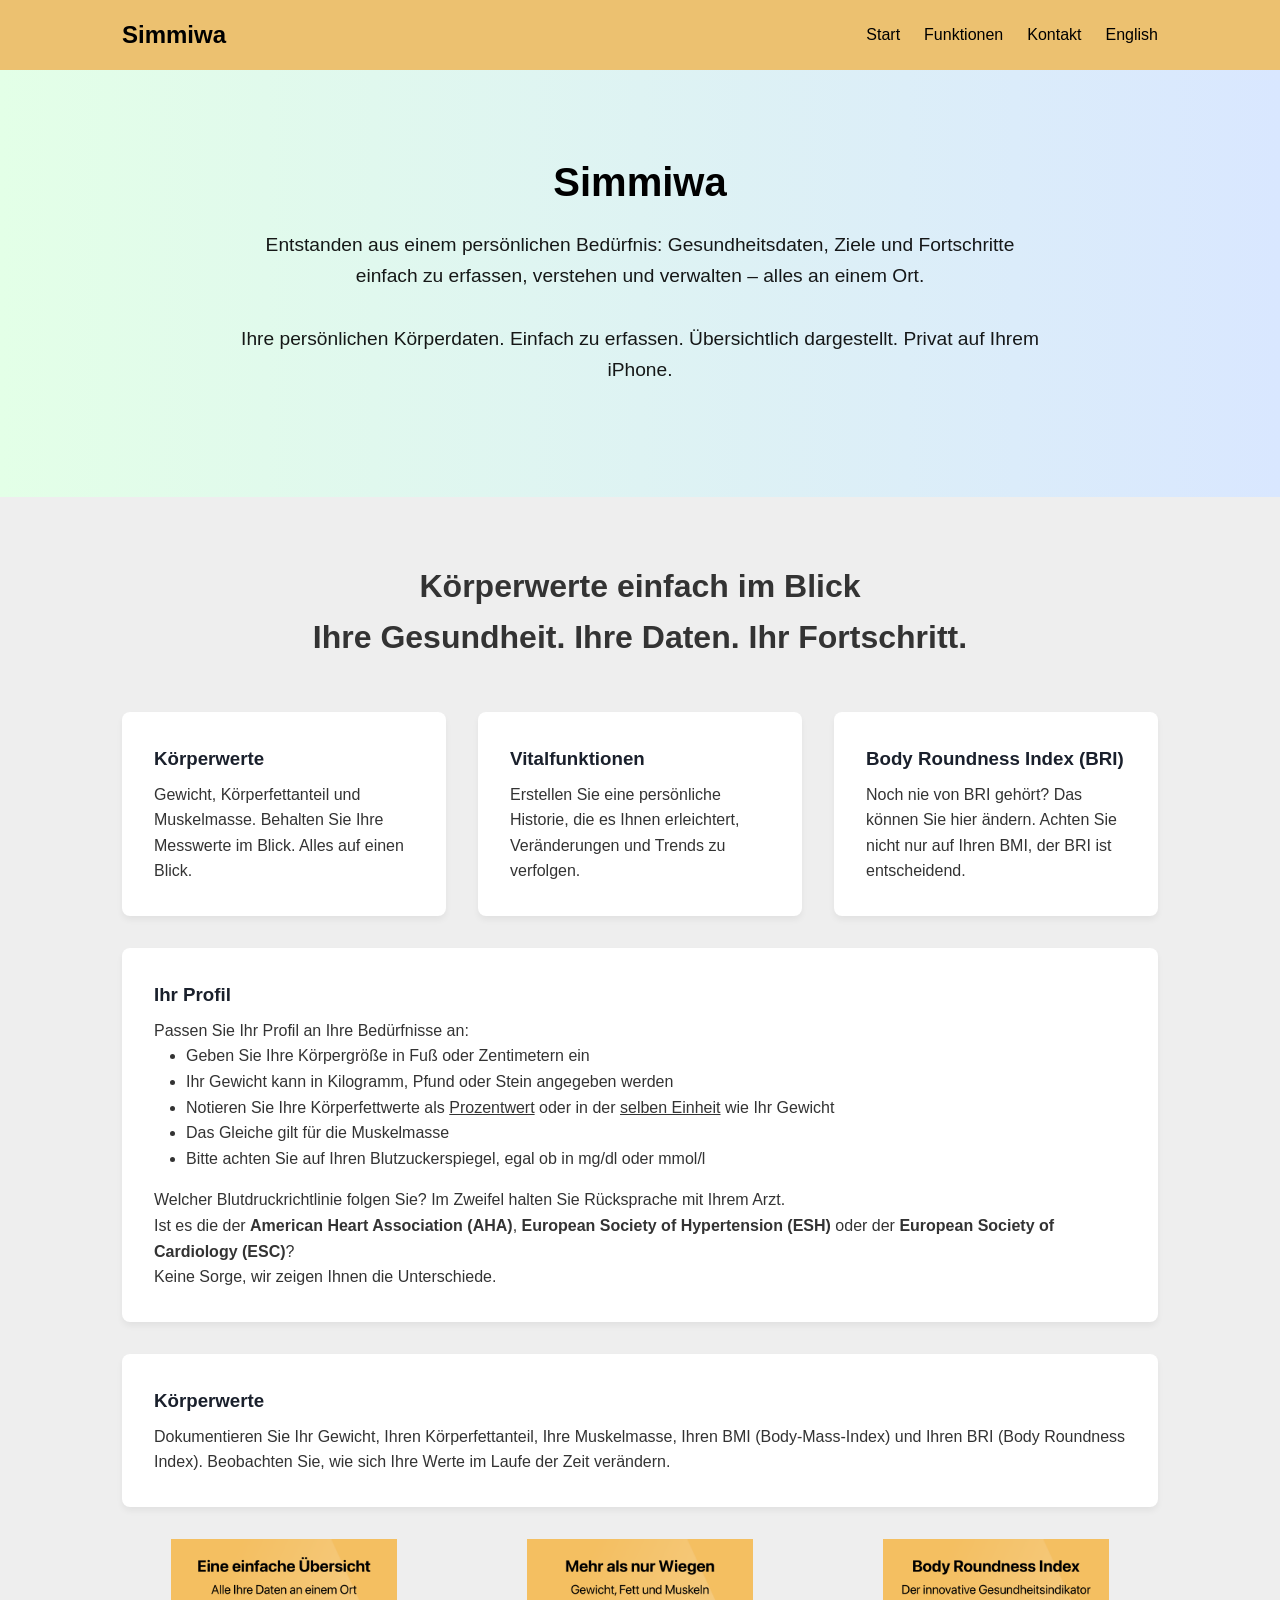
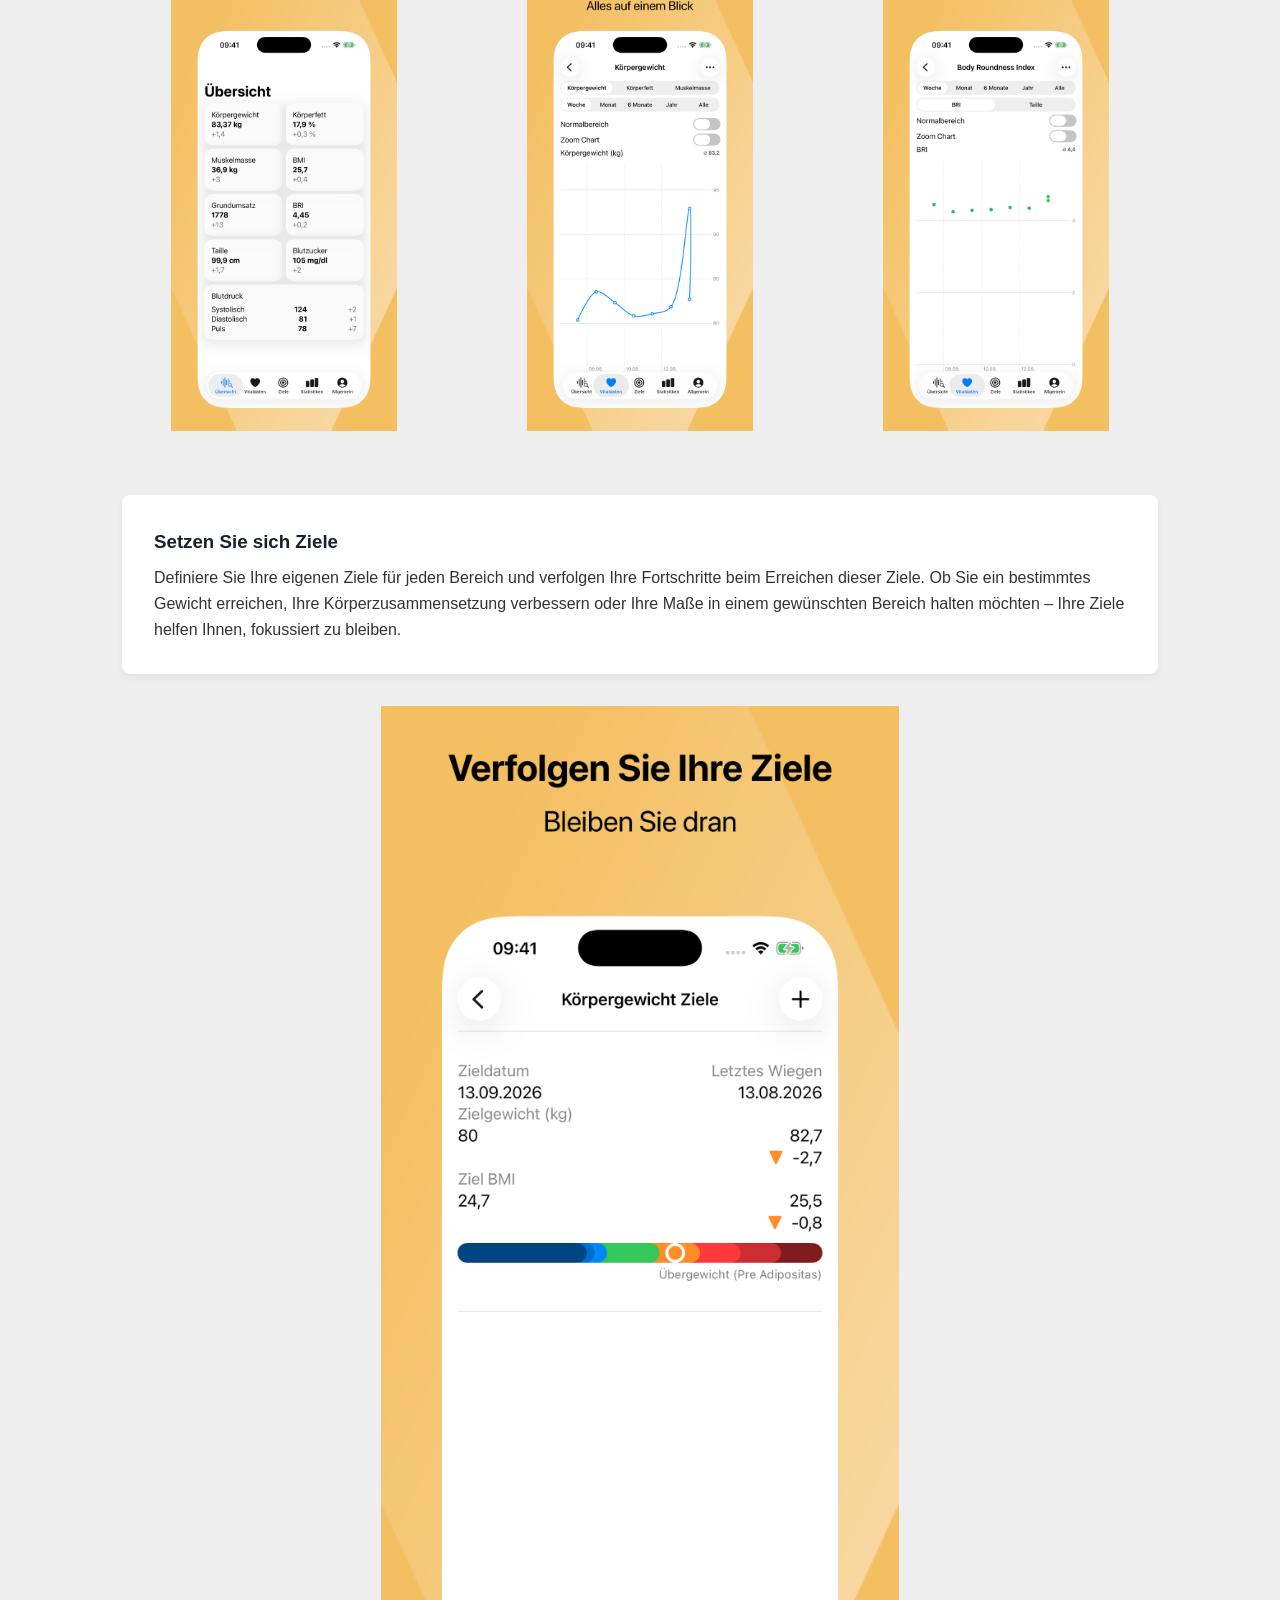
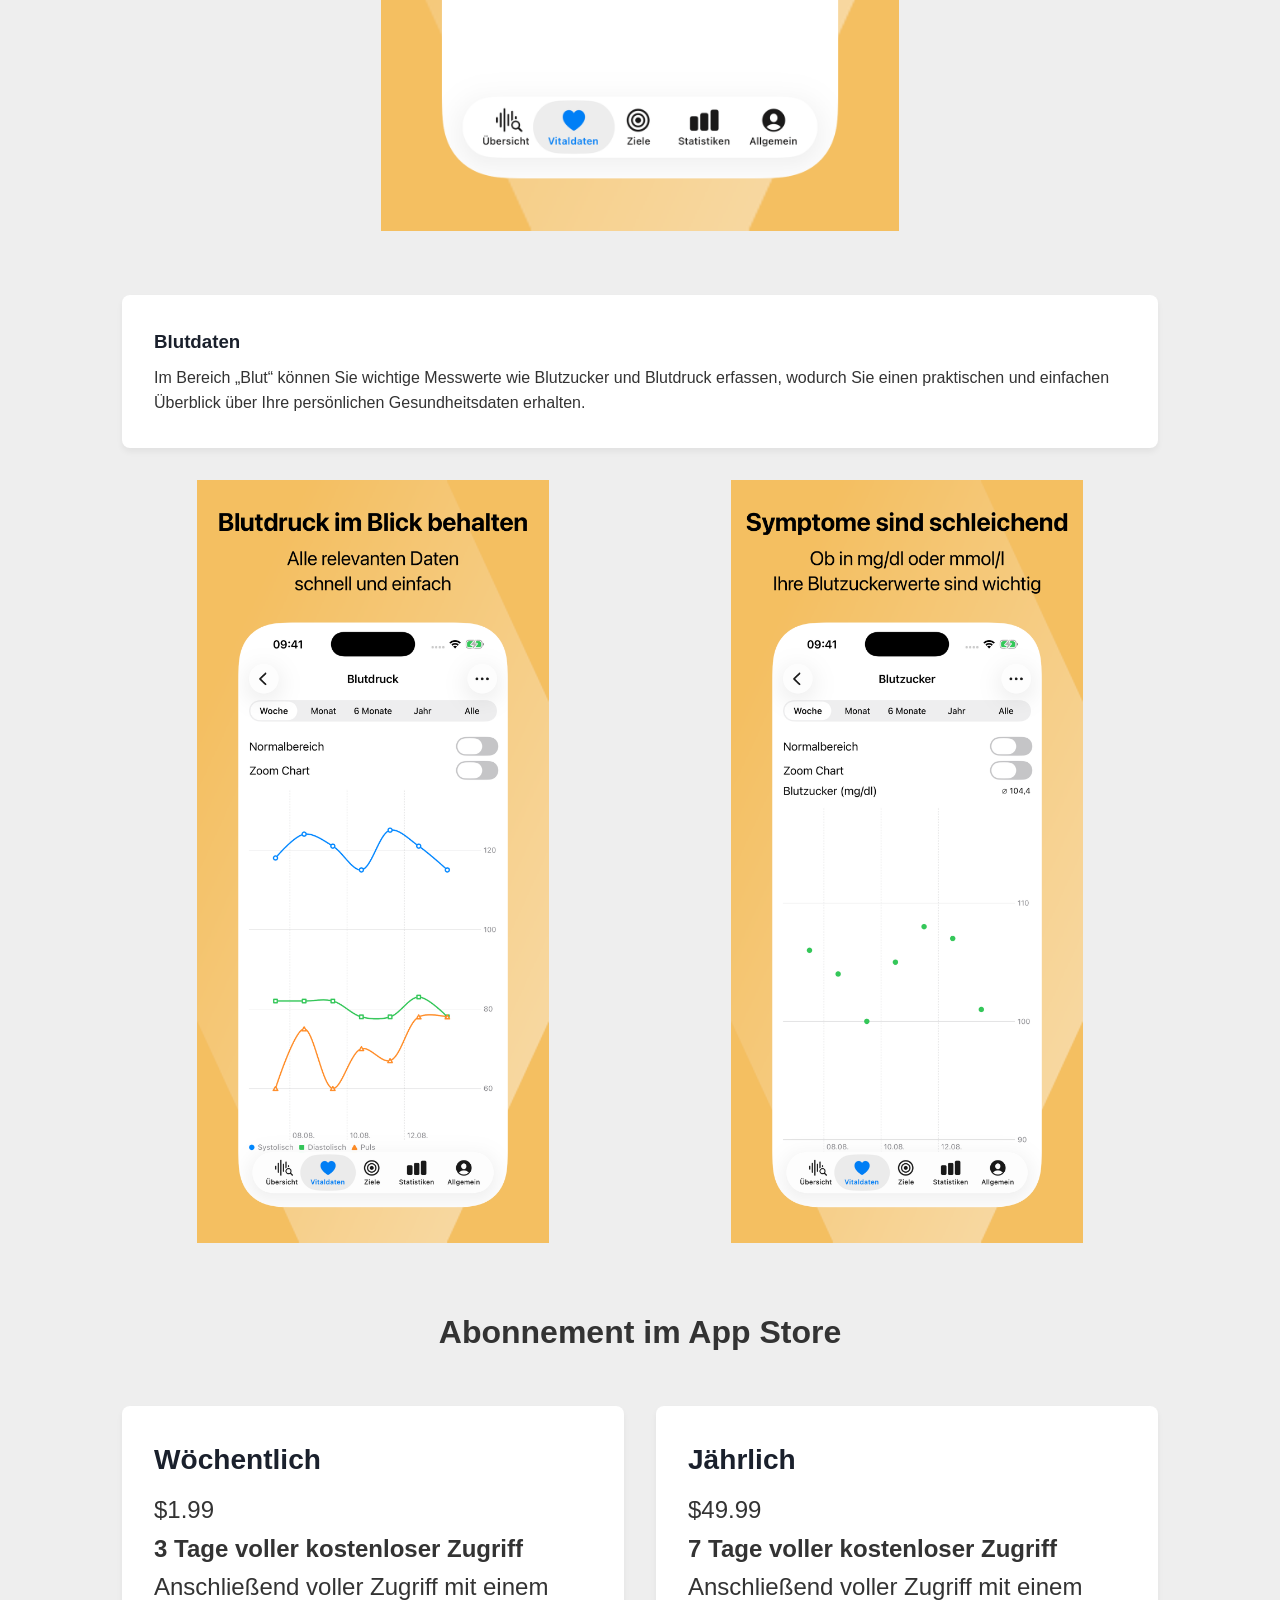
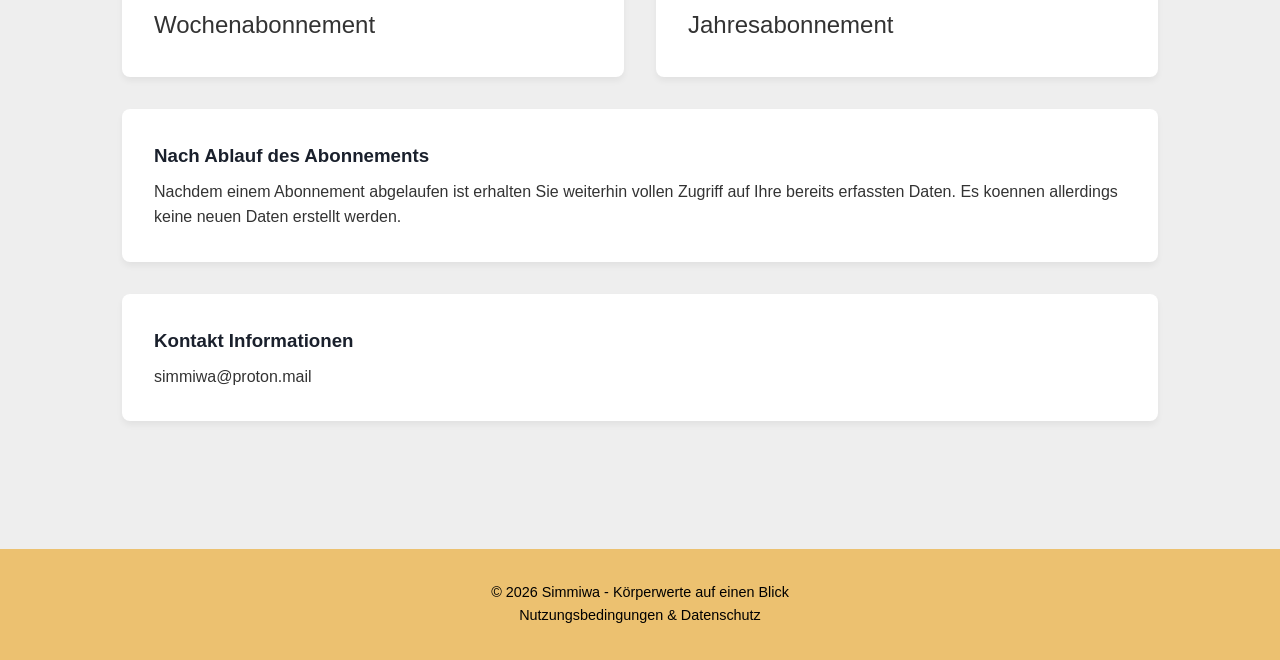
==== de.html @ 79bea80d "init" ====
<!DOCTYPE html>
<html lang="en">

<head>
    <meta charset="UTF-8">
    <meta name="viewport" content="width=device-width, initial-scale=1.0">
    <title>Simmiwa - Körperwerte auf einen Blick</title>
    <link rel="stylesheet" href="./css/main.css" />
</head>

<body>

    <!-- Header Navigation -->
    <header>
        <div class="nav-container">
            <a class="logo" href="./de.html">Simmiwa</a>

            <!-- Hidden checkbox to control mobile dropdown toggle via CSS -->
            <input type="checkbox" id="menu-toggle" class="menu-toggle">
            <label for="menu-toggle" class="menu-icon">&#9776;</label>

            <ul class="nav-menu">
                <li><a href="#home">Start</a></li>
                <li><a href="#features">Funktionen</a></li>
                <li><a href="#contact">Kontakt</a></li>
                <li><a href="./index.html">English</a></li>
            </ul>
        </div>
    </header>

    <!-- Hero Content Header -->
    <section class="hero" id="home">
        <div class="hero-content">
            <h1>Simmiwa</h1>
            <p>Entstanden aus einem persönlichen Bedürfnis: Gesundheitsdaten, Ziele und Fortschritte einfach zu
                erfassen,
                verstehen und verwalten – alles an einem Ort.</p>
            <p>Ihre persönlichen Körperdaten. Einfach zu erfassen. Übersichtlich dargestellt. Privat auf Ihrem iPhone.
            </p>
        </div>
    </section>

    <!-- Main Dynamic Content Sections -->
    <main class="container">

        <!-- Features Grid -->
        <section id="features">
            <h2 class="section-title">Körperwerte einfach im Blick</h2>
            <h3 class="section-title margin-bottom-large">Ihre Gesundheit. Ihre Daten. Ihr Fortschritt.</h3>
            <div class="grid">
                <div class="card">
                    <h3>Körperwerte</h3>
                    <p>Gewicht, Körperfettanteil und Muskelmasse. Behalten Sie Ihre Messwerte im Blick. Alles auf einen
                        Blick.</p>
                </div>
                <div class="card">
                    <h3>Vitalfunktionen</h3>
                    <p>Erstellen Sie eine persönliche Historie, die es Ihnen erleichtert, Veränderungen und Trends zu
                        verfolgen.</p>
                </div>
                <div class="card">
                    <h3>Body Roundness Index (BRI)</h3>
                    <p>Noch nie von BRI gehört? Das können Sie hier ändern. Achten Sie nicht nur auf Ihren BMI, der BRI
                        ist entscheidend.</p>
                </div>
            </div>
        </section>

        <section style="padding-top: 2rem;">
            <div class="card">
                <h3>Ihr Profil</h3>
                <p>Passen Sie Ihr Profil an Ihre Bedürfnisse an:</p>
                <div style="padding-left: 2rem; padding-bottom: 1rem;">
                    <ul>
                        <li>Geben Sie Ihre Körpergröße in Fuß oder Zentimetern ein</li>
                        <li>Ihr Gewicht kann in Kilogramm, Pfund oder Stein angegeben werden</li>
                        <li>Notieren Sie Ihre Körperfettwerte als <u>Prozentwert</u> oder in der <u>selben Einheit</u>
                            wie Ihr Gewicht
                        </li>
                        <li>Das Gleiche gilt für die Muskelmasse</li>
                        <li>Bitte achten Sie auf Ihren Blutzuckerspiegel, egal ob in mg/dl oder mmol/l</li>
                    </ul>
                </div>
                <p>
                    Welcher Blutdruckrichtlinie folgen Sie? Im Zweifel halten Sie Rücksprache mit Ihrem Arzt.<br>Ist
                    es
                    die der <b>American Heart Association (AHA)</b>, <b>European Society of Hypertension (ESH)</b> oder
                    der
                    <b>European
                        Society of
                        Cardiology (ESC)</b>?
                </p>
                <p>
                    Keine Sorge, wir zeigen Ihnen die Unterschiede.
                </p>
            </div>
        </section>

        <section style="padding-top: 2em;">
            <div class="card">
                <h3>Körperwerte</h3>
                <p>Dokumentieren Sie Ihr Gewicht, Ihren Körperfettanteil, Ihre Muskelmasse, Ihren BMI (Body-Mass-Index)
                    und Ihren BRI (Body Roundness Index). Beobachten Sie, wie sich Ihre Werte im Laufe der Zeit
                    verändern.</p>
            </div>
        </section>

        <section class="section-app-image">
            <div class="grid-center-items">
                <!-- <a href="./images/de 30 overview.png" target="_blank" rel="noopener noreferrer"> -->
                <img src="./images/de 30 overview.png" width="70%" alt="Click to enlarge" />
                <!-- </a> -->
                <img src="./images/de 01 body weight chart.png" width="70%" />
                <img src="./images/de 05 bri chart.png" width="70%" />
            </div>
        </section>

        <section style="padding-top: 2em;">
            <div class="card">
                <h3>Setzen Sie sich Ziele</h3>
                <p>Definiere Sie Ihre eigenen Ziele für jeden Bereich und verfolgen Ihre Fortschritte beim Erreichen
                    dieser
                    Ziele. Ob Sie
                    ein bestimmtes Gewicht erreichen, Ihre Körperzusammensetzung verbessern oder Ihre Maße in einem
                    gewünschten Bereich halten möchten – Ihre Ziele helfen Ihnen, fokussiert zu bleiben.</p>
            </div>
        </section>

        <section class="section-app-image">
            <div class="grid-center-items">
                <img src="./images/de 20 body weight targets.png" width="50%" />
            </div>
        </section>

        <section style="padding-top: 2em;">
            <div class="card">
                <h3>Blutdaten</h3>
                <p>Im Bereich „Blut“ können Sie wichtige Messwerte wie Blutzucker und Blutdruck erfassen,
                    wodurch Sie einen praktischen und einfachen Überblick über Ihre persönlichen Gesundheitsdaten
                    erhalten.</p>
            </div>
        </section>

        <section class="section-app-image">
            <div class="grid-center-items">
                <img src="./images/de 10 blood pressure chart.png" width="70%" />
                <img src="./images/de 15 blood sugar chart.png" width="70%" />
            </div>
        </section>

        <section style="padding-top: 2rem;">
            <h2 class="section-title margin-bottom-large">Abonnement im App Store</h2>
            <div class="grid">
                <div class="card subscription">
                    <h3>Wöchentlich</h3>
                    <p>$1.99</p>
                    <p><b>3 Tage voller kostenloser Zugriff</b></p>
                    <p>Anschließend voller Zugriff mit einem Wochenabonnement</p>
                </div>
                <div class="card subscription">
                    <h3>Jährlich</h3>
                    <p>$49.99</p>
                    <p><b>7 Tage voller kostenloser Zugriff</b></p>
                    <p>Anschließend voller Zugriff mit einem Jahresabonnement</p>
                </div>
            </div>
        </section>

        <section style="padding-top: 2rem;">
            <div class="grid">
                <div class="card">
                    <h3>Nach Ablauf des Abonnements</h3>
                    <p>Nachdem einem Abonnement abgelaufen ist erhalten Sie weiterhin vollen Zugriff auf Ihre bereits
                        erfassten Daten. Es koennen allerdings keine neuen Daten erstellt werden.</p>
                </div>
            </div>
        </section>

        <section id="contact" style="padding-top: 2rem;">
            <div class="grid">
                <div class="card">
                    <h3>Kontakt Informationen</h3>
                    <p>simmiwa@proton.mail</p>
                </div>
            </div>
        </section>
    </main>

    <!-- Global Footer -->
    <footer>
        <p>&copy; 2026 Simmiwa - Körperwerte auf einen Blick</p>
        <p><a href=" ./terms_de.html">Nutzungsbedingungen</a> &amp; <a href="./privacy_de.html">Datenschutz</a></p>
    </footer>

</body>

</html>
---- css/main.css ----
* {
    box-sizing: border-box;
    margin: 0;
    padding: 0;
}

body {
    font-family: -apple-system, BlinkMacSystemFont, "Segoe UI", Roboto, Helvetica, Arial, sans-serif;
    line-height: 1.6;
    color: #333;
    background-color: #eeeeee;
}

a {
    text-decoration: none;
    color: inherit;
}

/* Header & Navigation (No-JS Hamburger Menu) */
header {
    background-color: #ECC170;
    color: #000000;
    position: sticky;
    top: 0;
    z-index: 1000;
}

.nav-container {
    display: flex;
    justify-content: space-between;
    align-items: center;
    max-width: 1100px;
    margin: 0 auto;
    padding: 1rem 2rem;
    position: relative;
}

.logo {
    font-size: 1.5rem;
    font-weight: bold;
    color: #000000;
}

.nav-menu {
    display: flex;
    list-style: none;
    gap: 1.5rem;
}

.nav-menu a:hover {
    color: #3182ce;
}

/* Hidden checkbox mechanics for mobile menu toggle */
.menu-toggle {
    display: none;
}

.menu-icon {
    display: none;
    font-size: 1.5rem;
    cursor: pointer;
}

/* Hero Section */
.hero {
    /* background: #F1D298; */
    /* background: linear-gradient(90deg, #FDBB2D 0%, #22C1C3 100%); */
    background: linear-gradient(90deg, #e3ffe7 0%, #d9e7ff 100%);
    color: #000000;
    padding: 5rem 2rem;
    text-align: center;
}

.hero-content {
    max-width: 800px;
    margin: 0 auto;
}

.hero h1 {
    font-size: 2.5rem;
    margin-bottom: 1rem;
}

.hero p {
    font-size: 1.2rem;
    margin-bottom: 2rem;
    opacity: 0.9;
}

.btn {
    display: inline-block;
    background-color: #ffffff;
    color: #1e3a8a;
    padding: 0.75rem 1.5rem;
    border-radius: 4px;
    font-weight: bold;
    transition: background 0.2s;
}

.btn:hover {
    background-color: #e2e8f0;
}

/* Main Container */
.container {
    max-width: 1100px;
    margin: 0 auto;
    padding: 4rem 2rem;
}

/* Features Grid */
.section-title {
    text-align: center;
    font-size: 2rem;
}

.margin-bottom-large {
    margin-bottom: 3rem;
}

.grid {
    display: grid;
    grid-template-columns: repeat(auto-fit, minmax(280px, 1fr));
    gap: 2rem;
}

.grid-center-items {
    display: grid;
    grid-template-columns: repeat(auto-fit, minmax(280px, 1fr));
    gap: 2rem;
    place-items: center;
    padding-top: 2em;
    padding-bottom: 2em;
}

.section-app-images {
    padding-bottom: 2em;
}

.card {
    background: white;
    padding: 2rem;
    border-radius: 8px;
    box-shadow: 0 4px 6px rgba(0, 0, 0, 0.05);
    transition: transform 0.2s;
}

.card:hover {
    transform: translateY(-5px);
}

.card h3 {
    margin-bottom: 0.5rem;
    color: #1a202c;
}

/* Forms (Pure HTML/CSS) */
.form-section {
    background: #fff;
    max-width: 600px;
    margin: 4rem auto 0 auto;
    padding: 2rem;
    border-radius: 8px;
    box-shadow: 0 4px 6px rgba(0, 0, 0, 0.05);
}

.form-group {
    margin-bottom: 1.25rem;
}

.form-group label {
    display: block;
    margin-bottom: 0.5rem;
    font-weight: 600;
}

.form-group input,
.form-group textarea {
    width: 100%;
    padding: 0.75rem;
    border: 1px solid #cbd5e0;
    border-radius: 4px;
    font-family: inherit;
}

.form-group input:focus,
.form-group textarea:focus {
    outline: none;
    border-color: #3182ce;
}

.submit-btn {
    width: 100%;
    background-color: #3182ce;
    color: white;
    padding: 0.75rem;
    border: none;
    border-radius: 4px;
    font-weight: bold;
    cursor: pointer;
    font-size: 1rem;
}

.submit-btn:hover {
    background-color: #2b6cb0;
}

/* Footer */
footer {
    background-color: #ECC170;
    color: #000000;
    text-align: center;
    padding: 2rem;
    margin-top: 4rem;
    font-size: 0.9rem;
}

/* Responsive Layout Breakpoint */
@media (max-width: 768px) {
    .menu-icon {
        display: block;
        /* Show hamburger icon */
    }

    .nav-menu {
        display: none;
        /* Hide standard menu links */
        flex-direction: column;
        position: absolute;
        top: 100%;
        left: 0;
        width: 100%;
        background-color: #ECC170;
        padding: 1rem 2rem;
        gap: 1rem;
        border-top: 1px solid #2d3748;
    }

    /* When the hidden checkbox is clicked, display the nav menu using standard CSS selectors */
    .menu-toggle:checked~.nav-menu {
        display: flex;
    }

    .hero h1 {
        font-size: 2rem;
    }
}

.subscription {
    font-size: 1.5rem;
}

.privacy-header {
    font-size: 1.125rem;
    padding-top: 1rem;
    padding-bottom: 0.5rem;
}
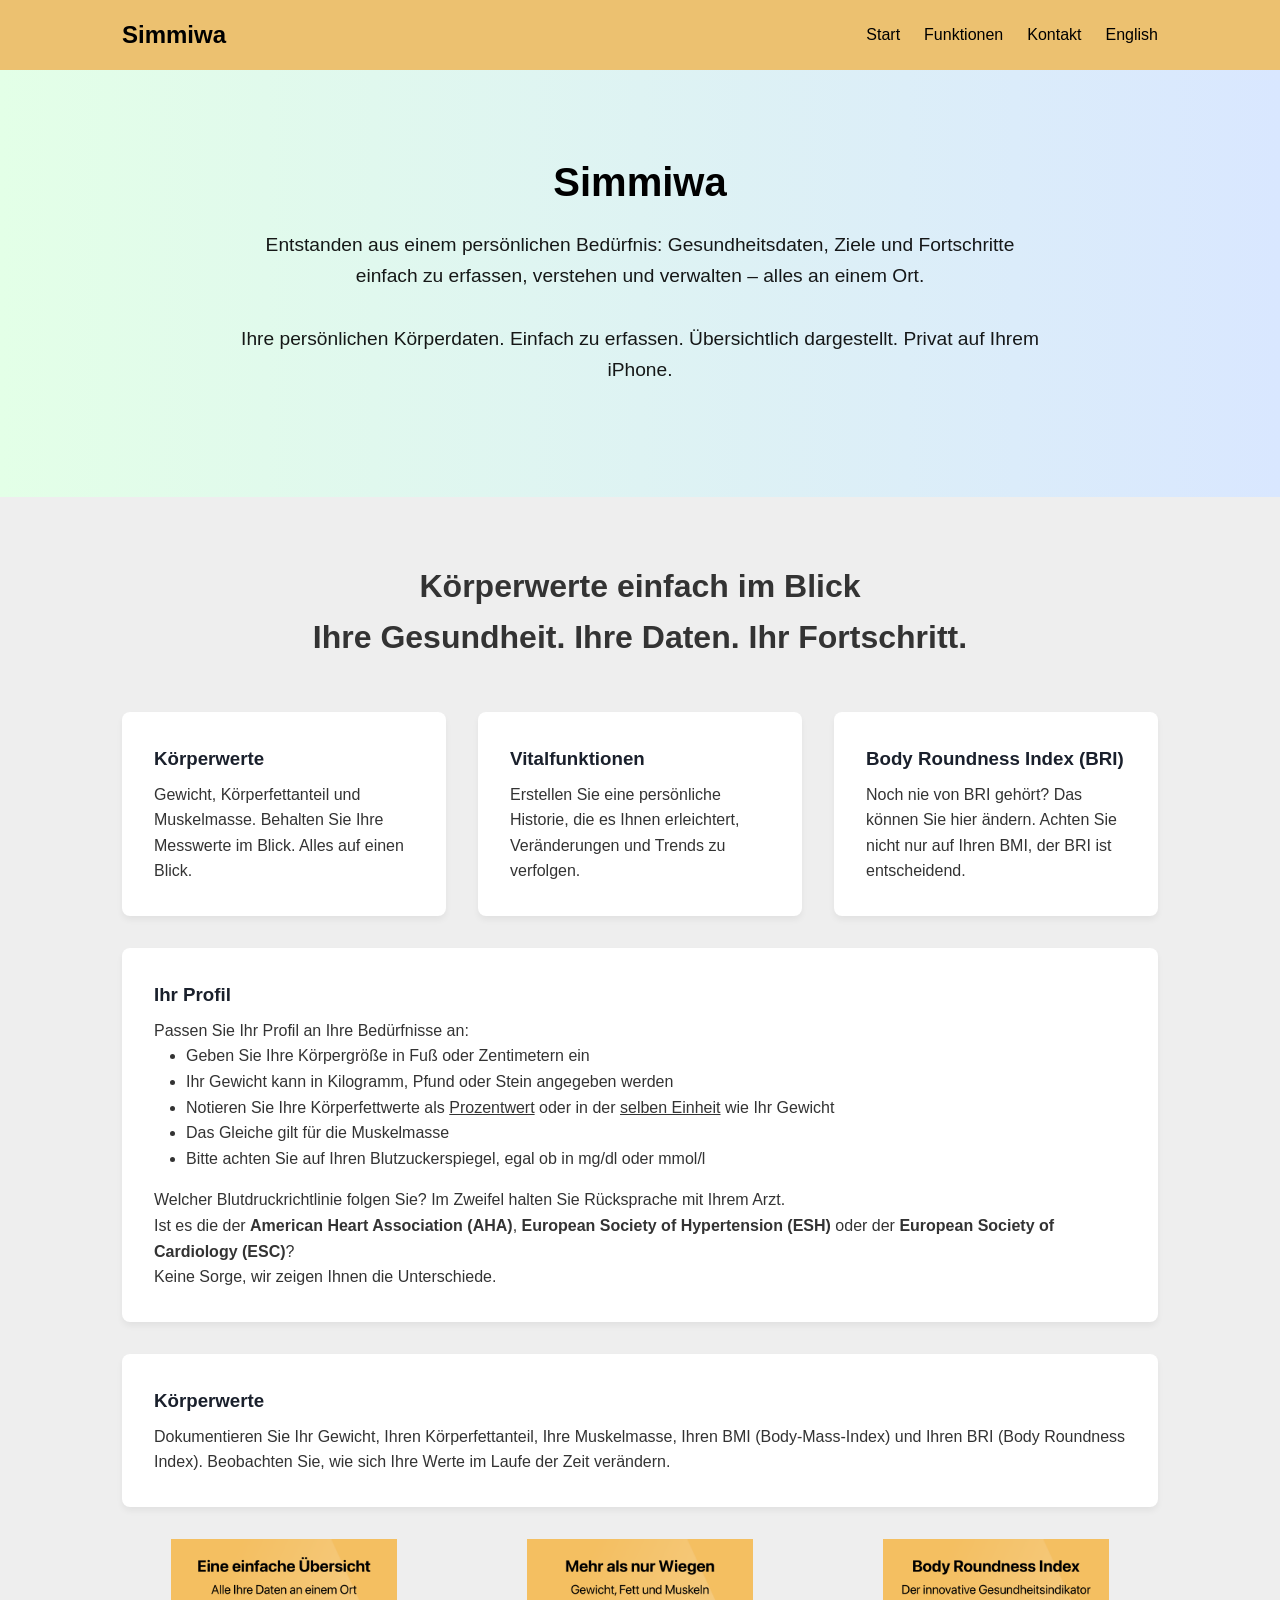
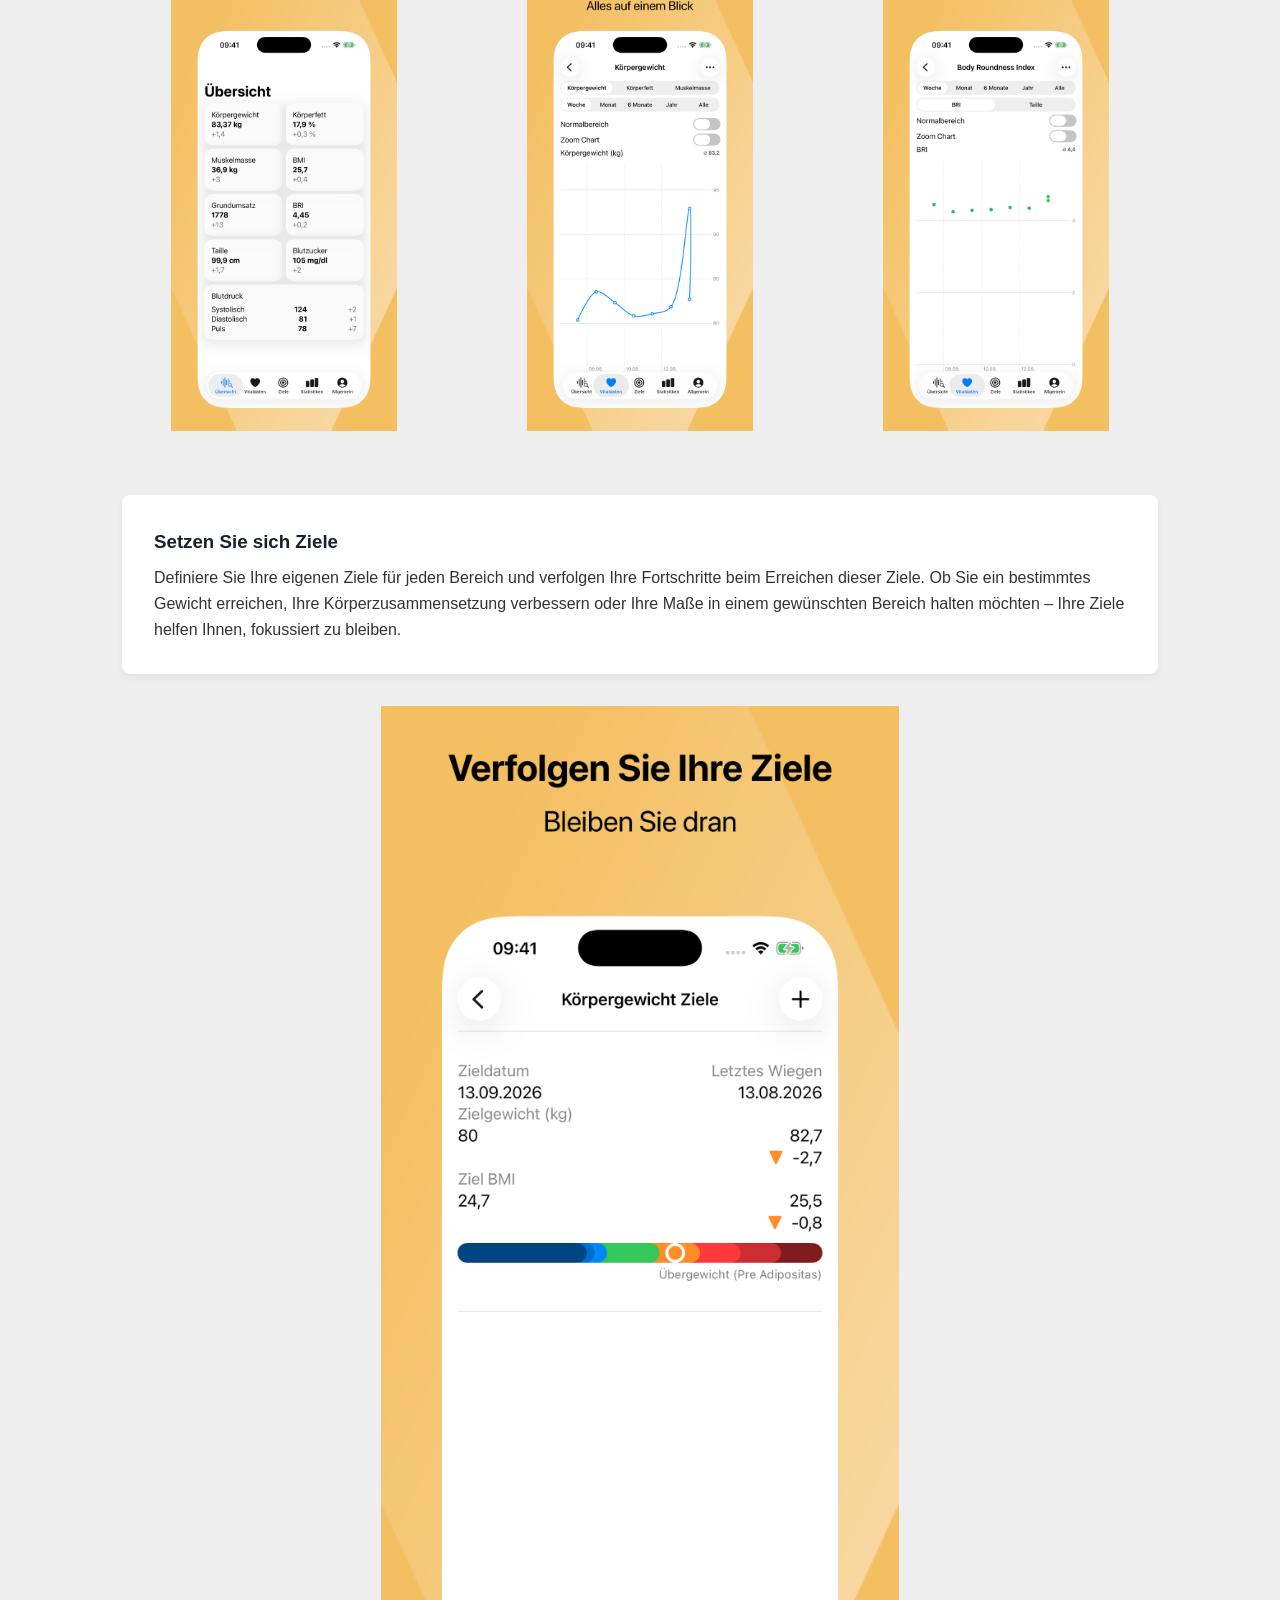
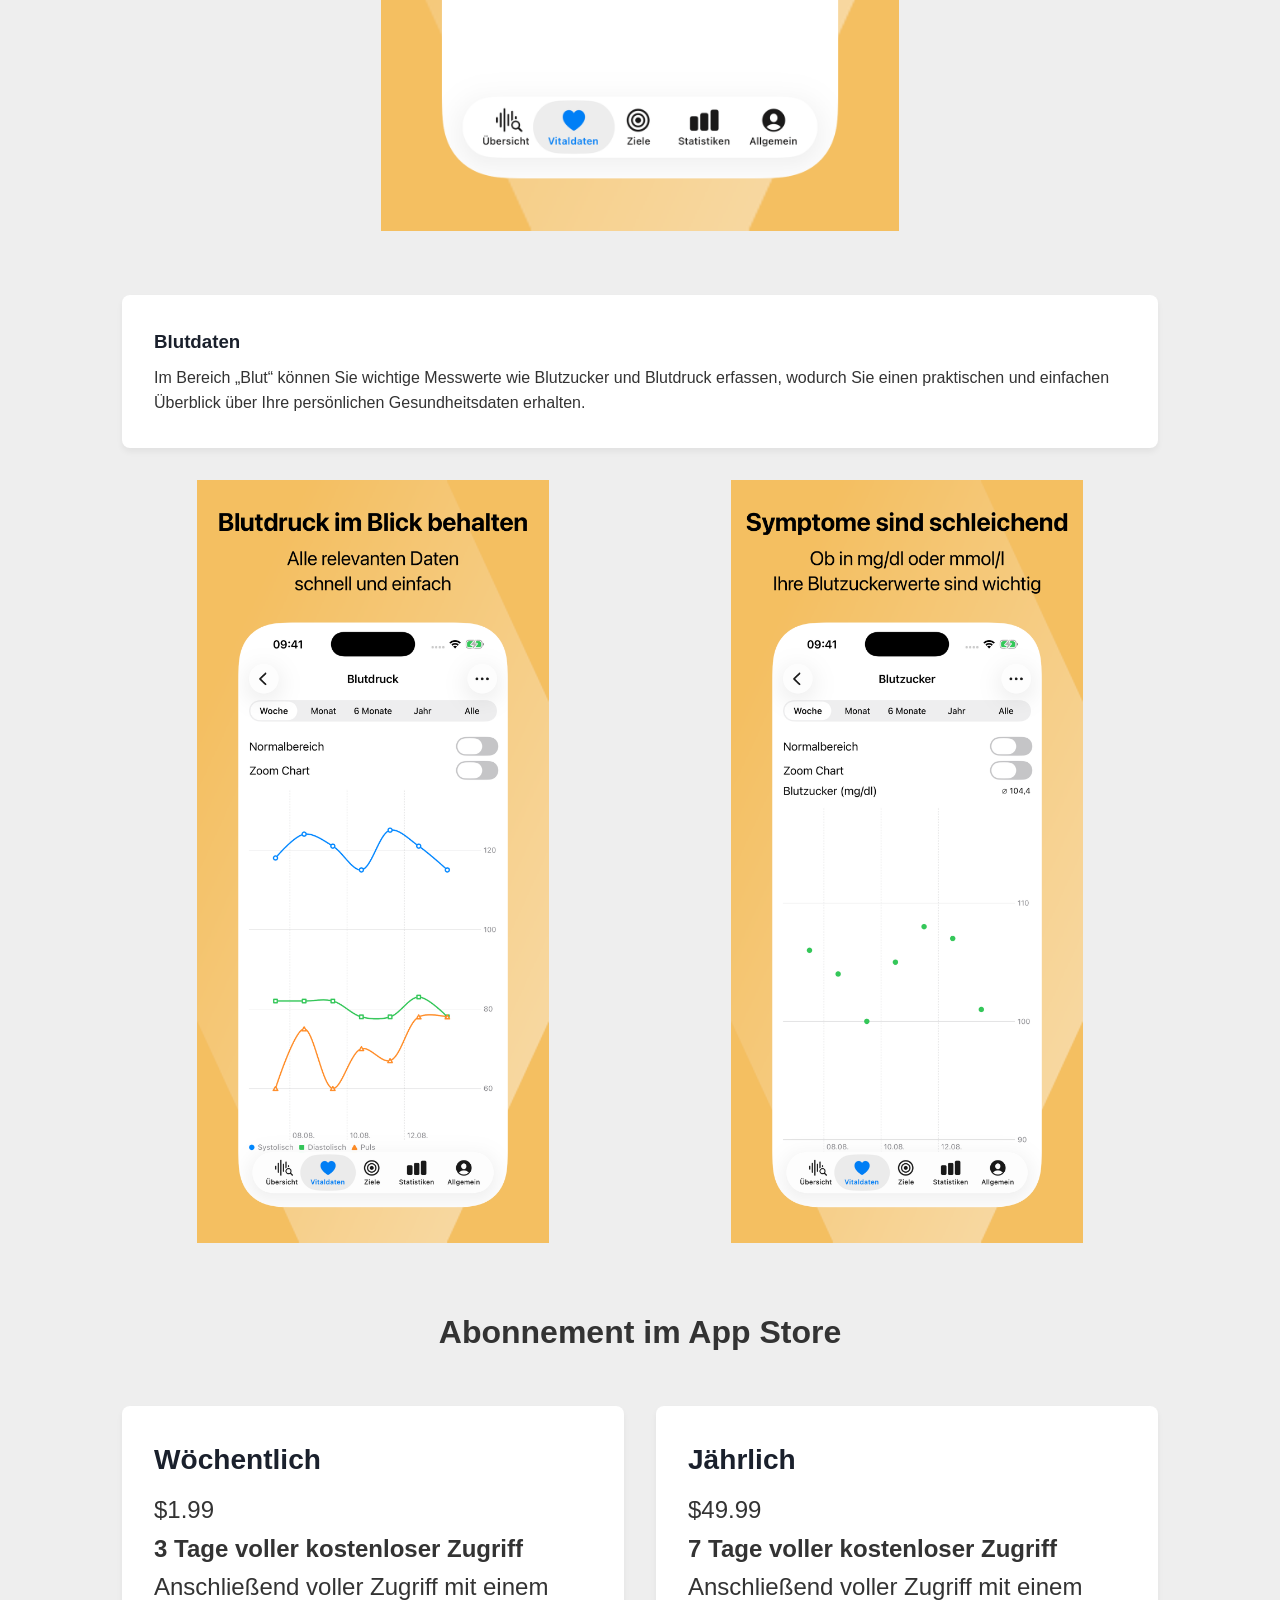
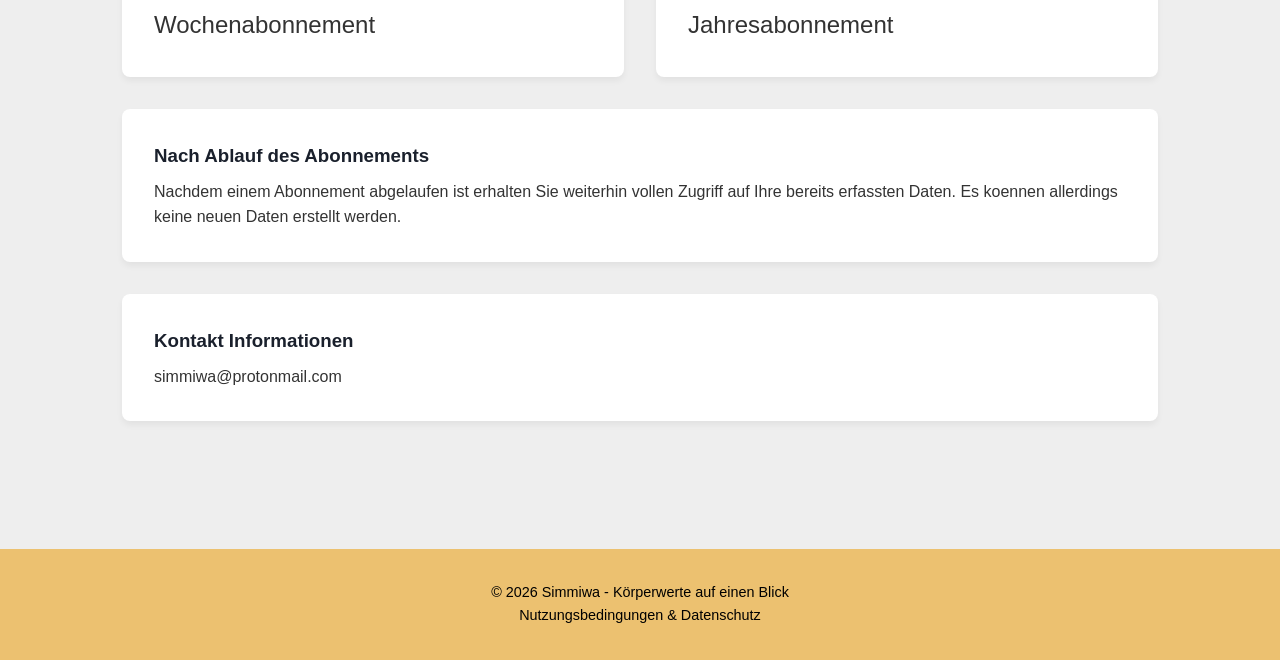
==== commit 2afc7b47: "email" ====
--- a/de.html
+++ b/de.html
@@ -180,7 +180,7 @@
             <div class="grid">
                 <div class="card">
                     <h3>Kontakt Informationen</h3>
-                    <p>simmiwa@proton.mail</p>
+                    <p>simmiwa@protonmail.com</p>
                 </div>
             </div>
         </section>
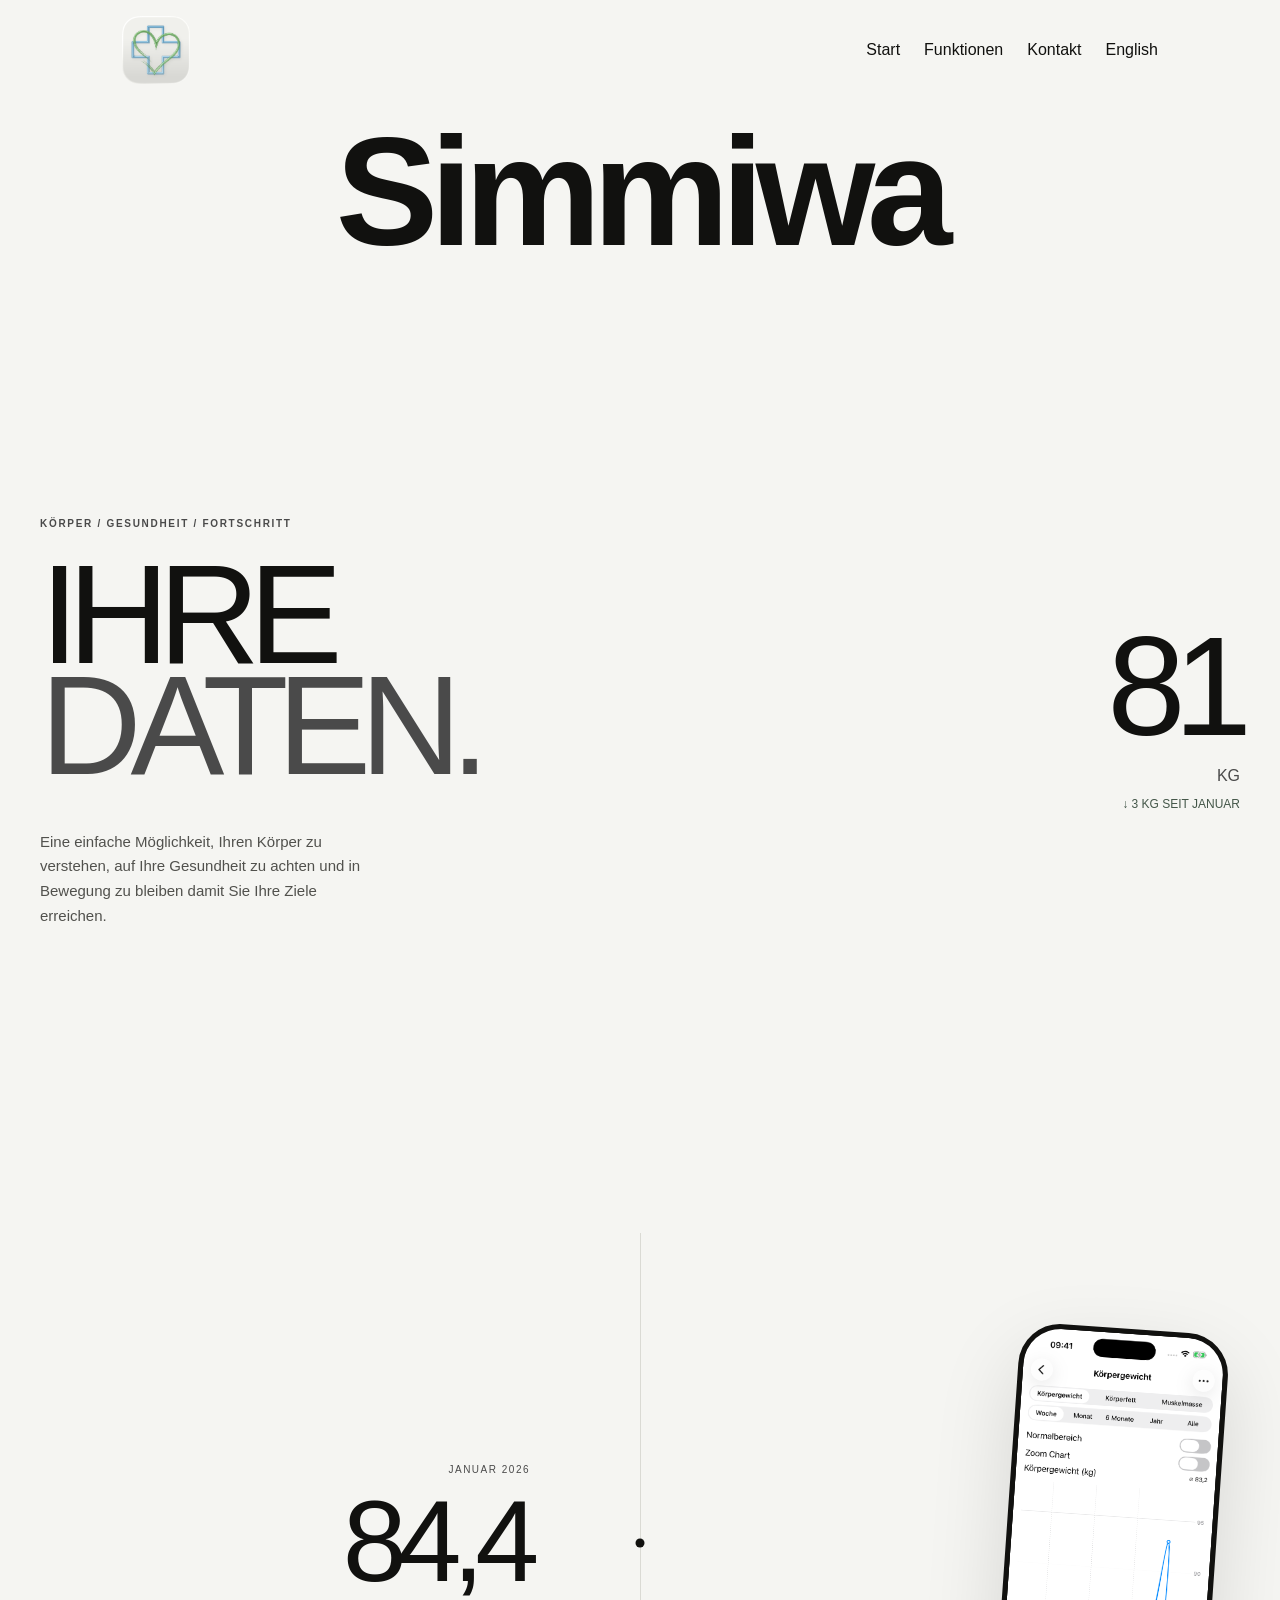
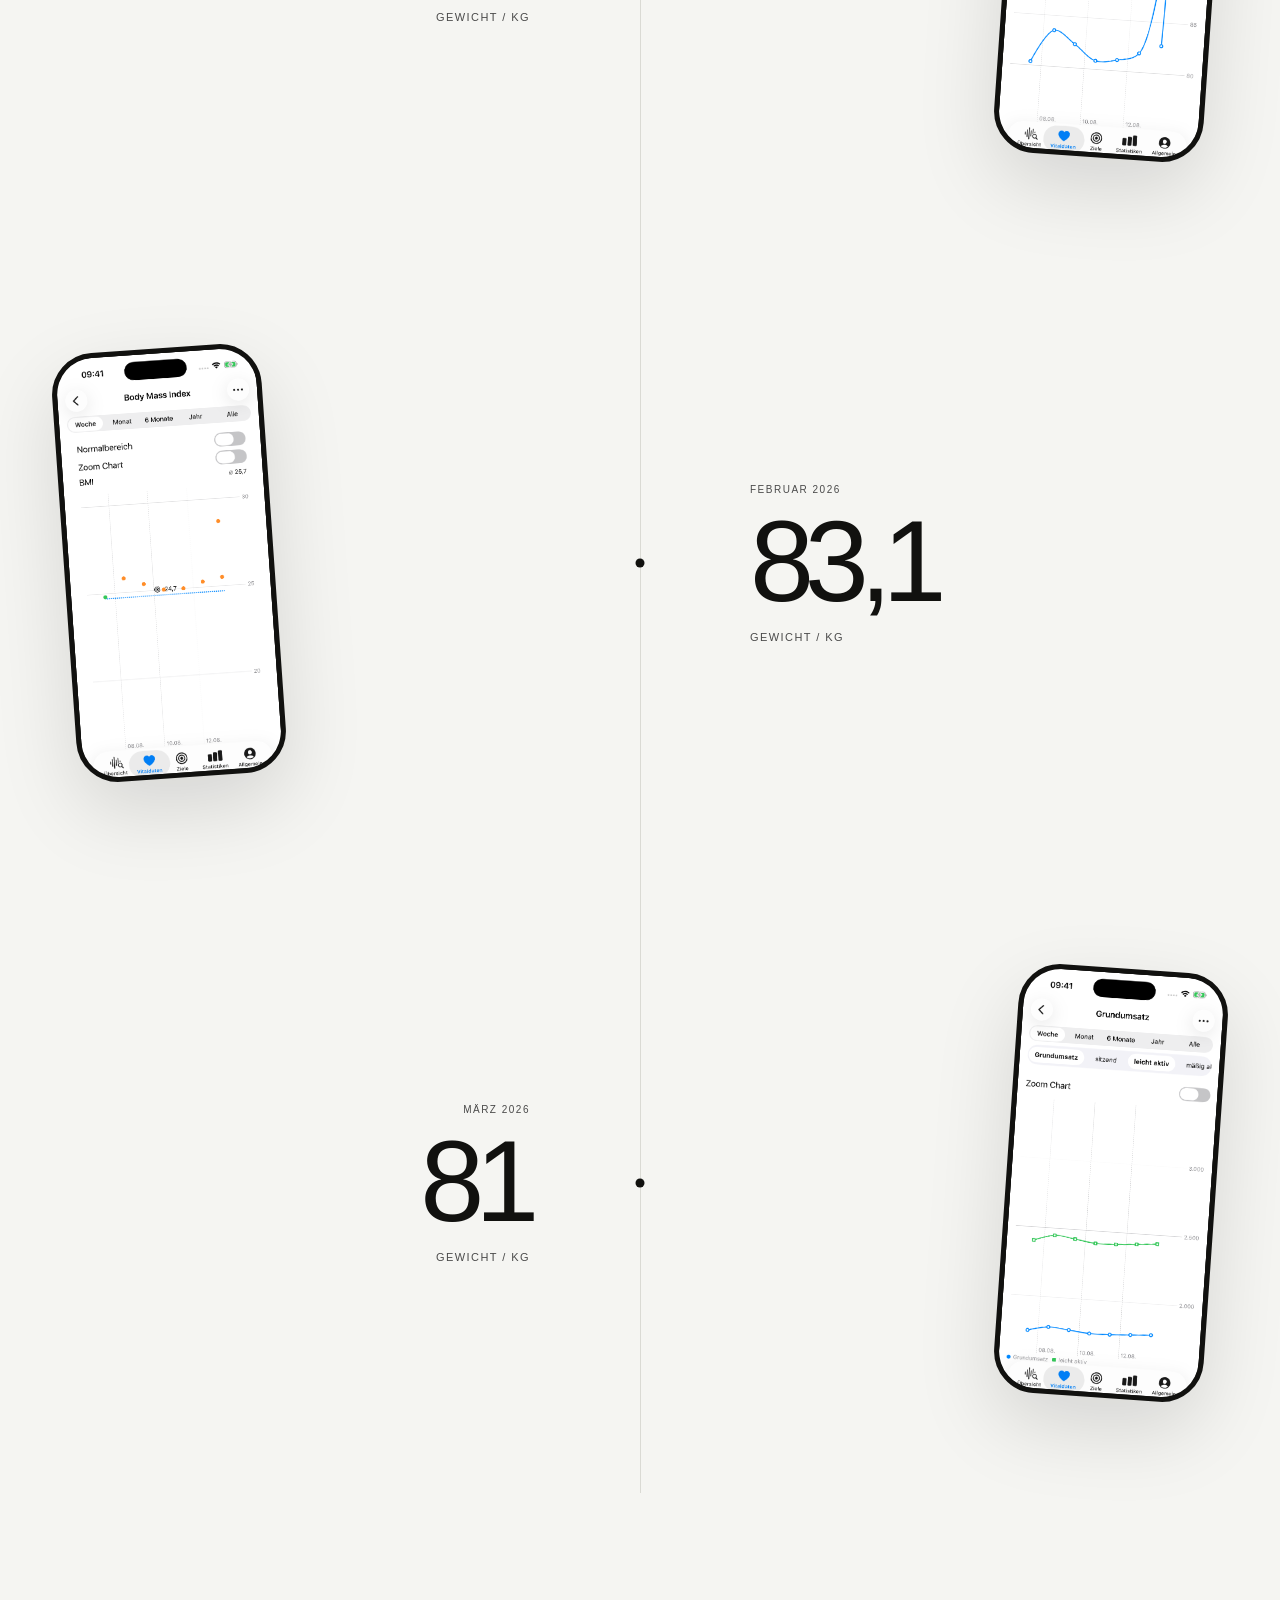
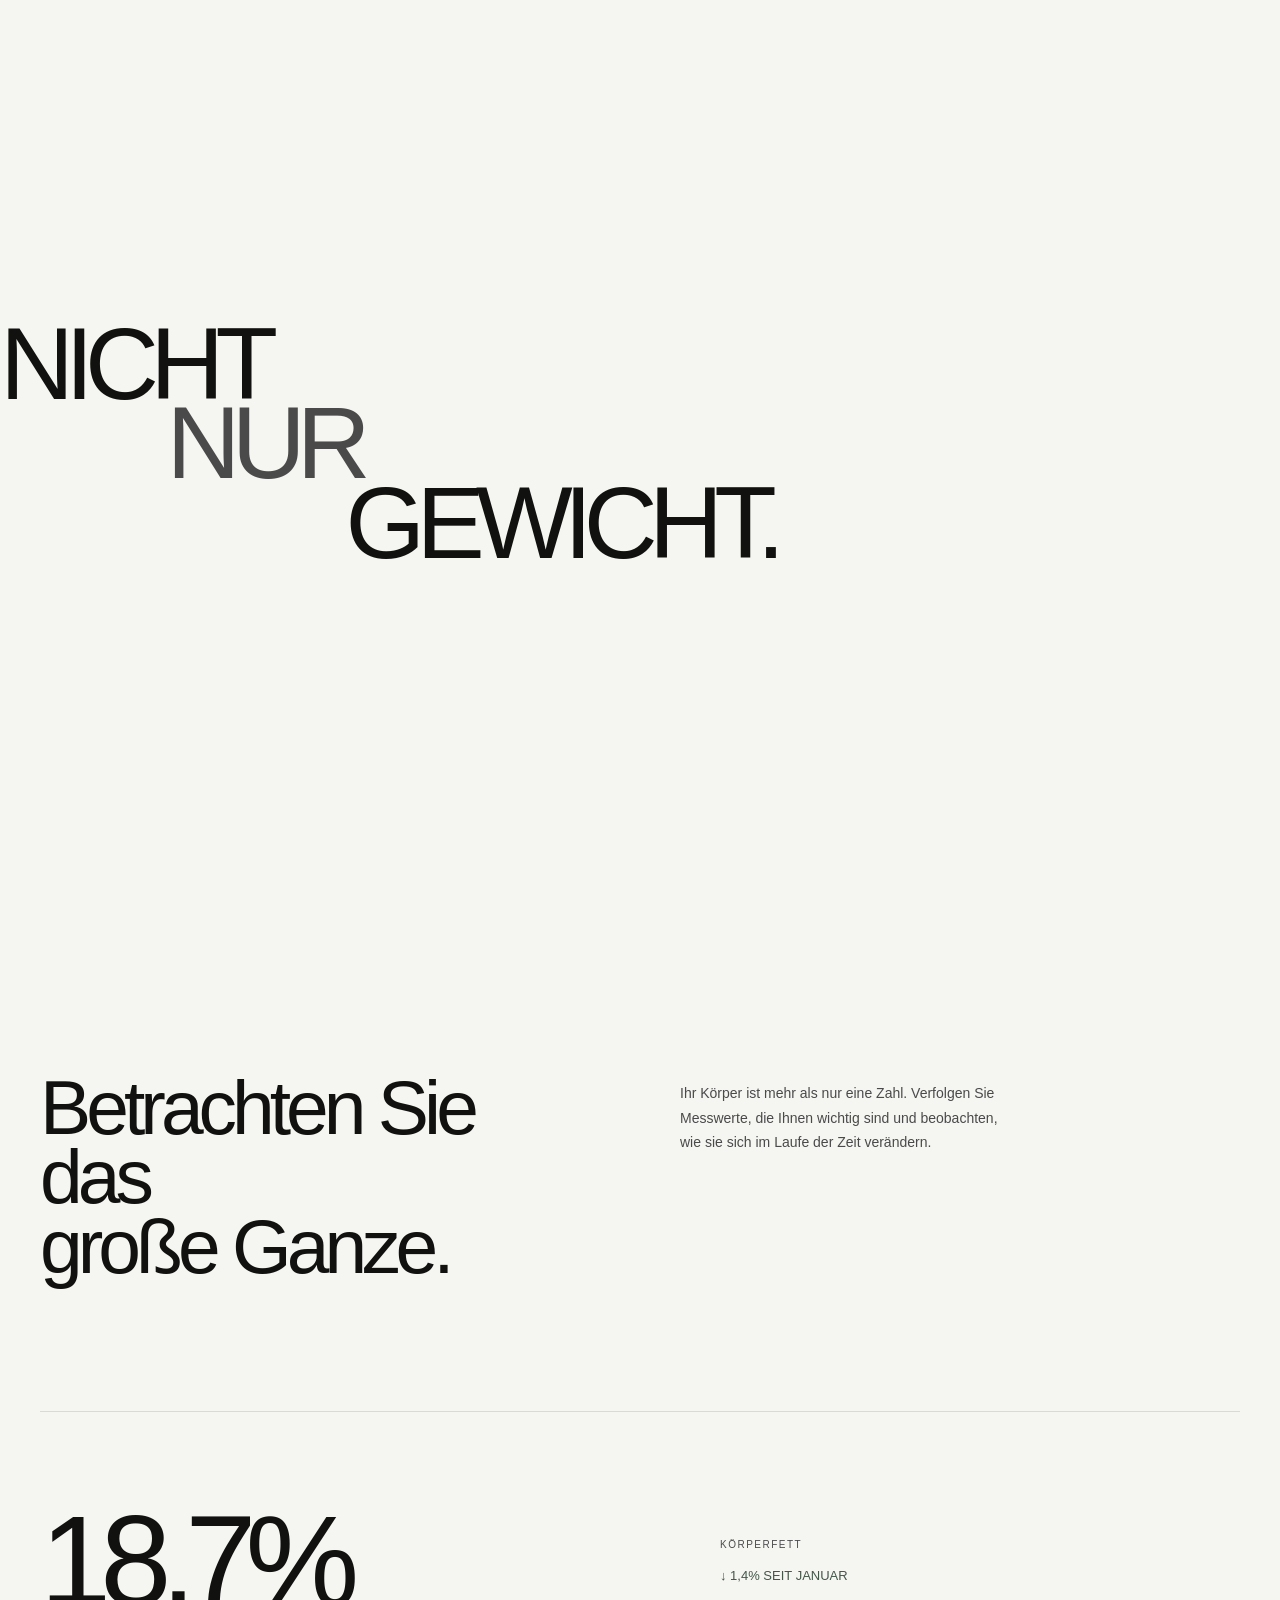
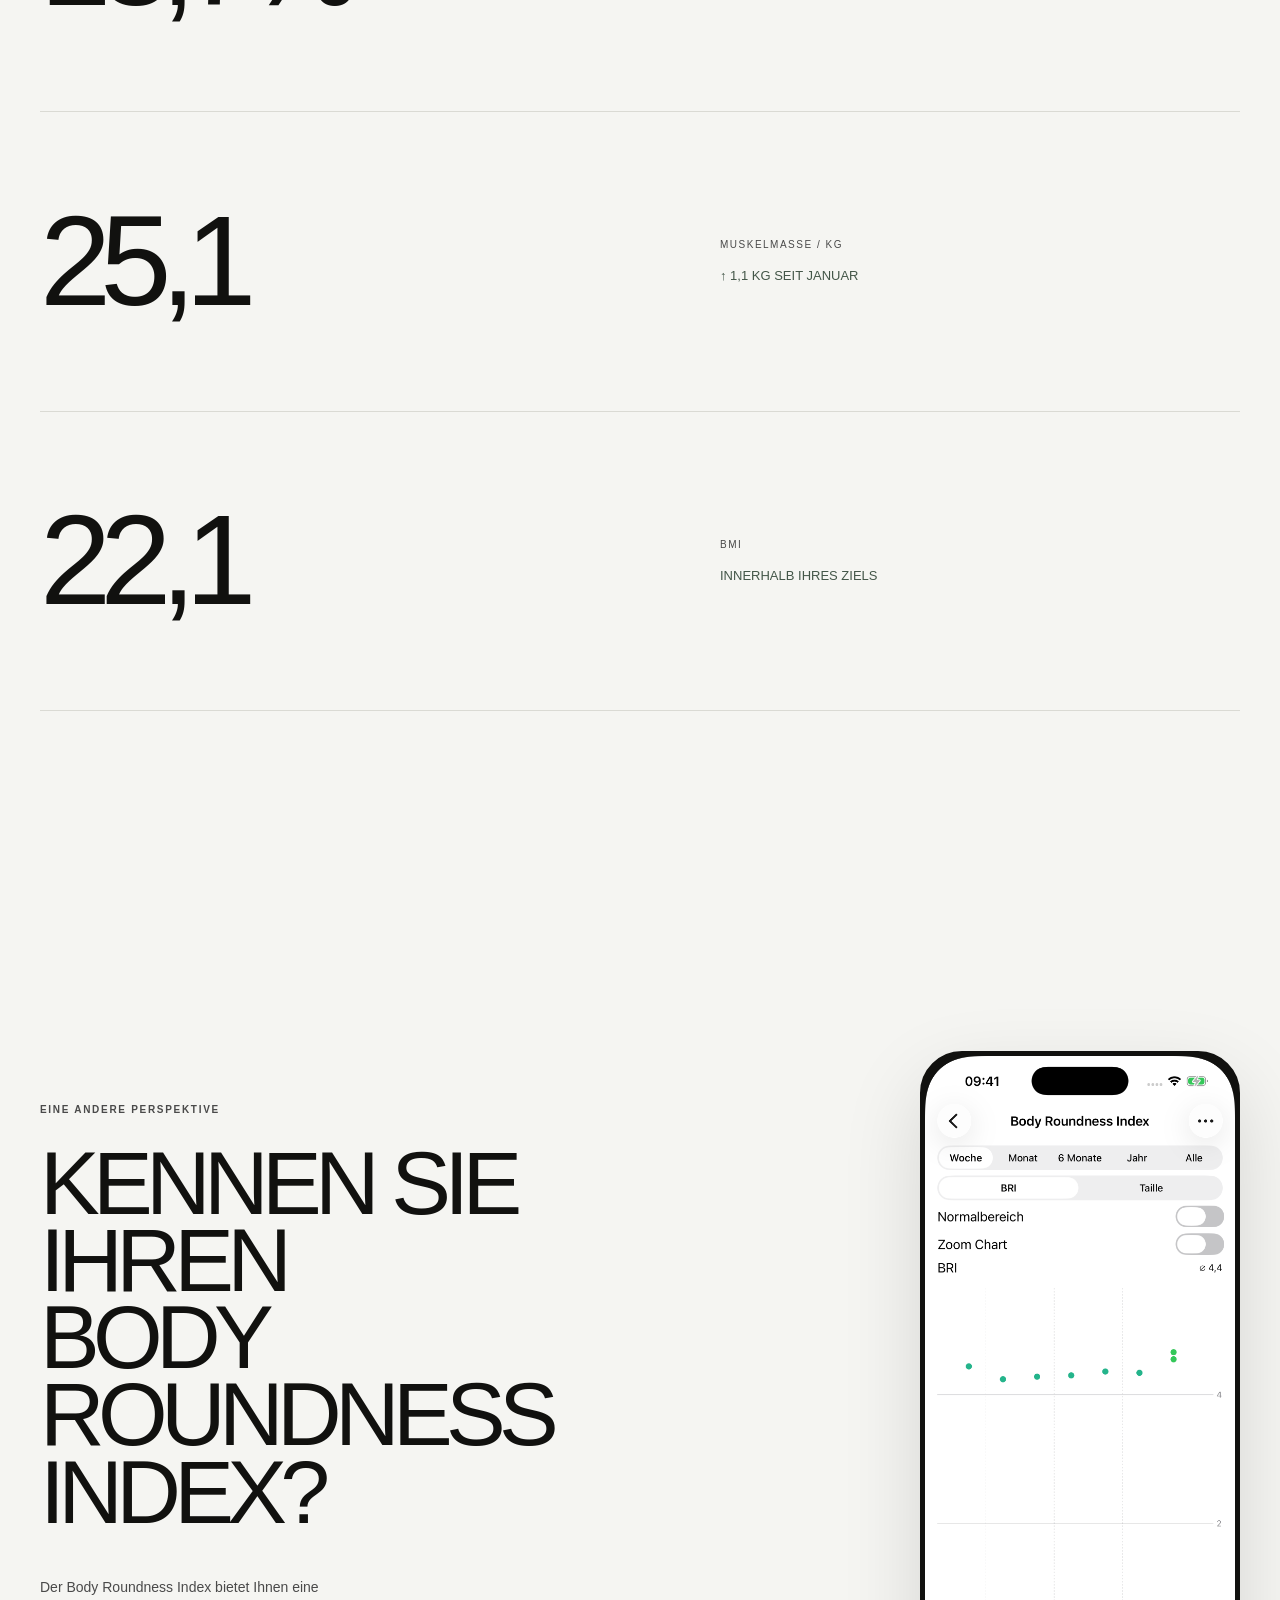
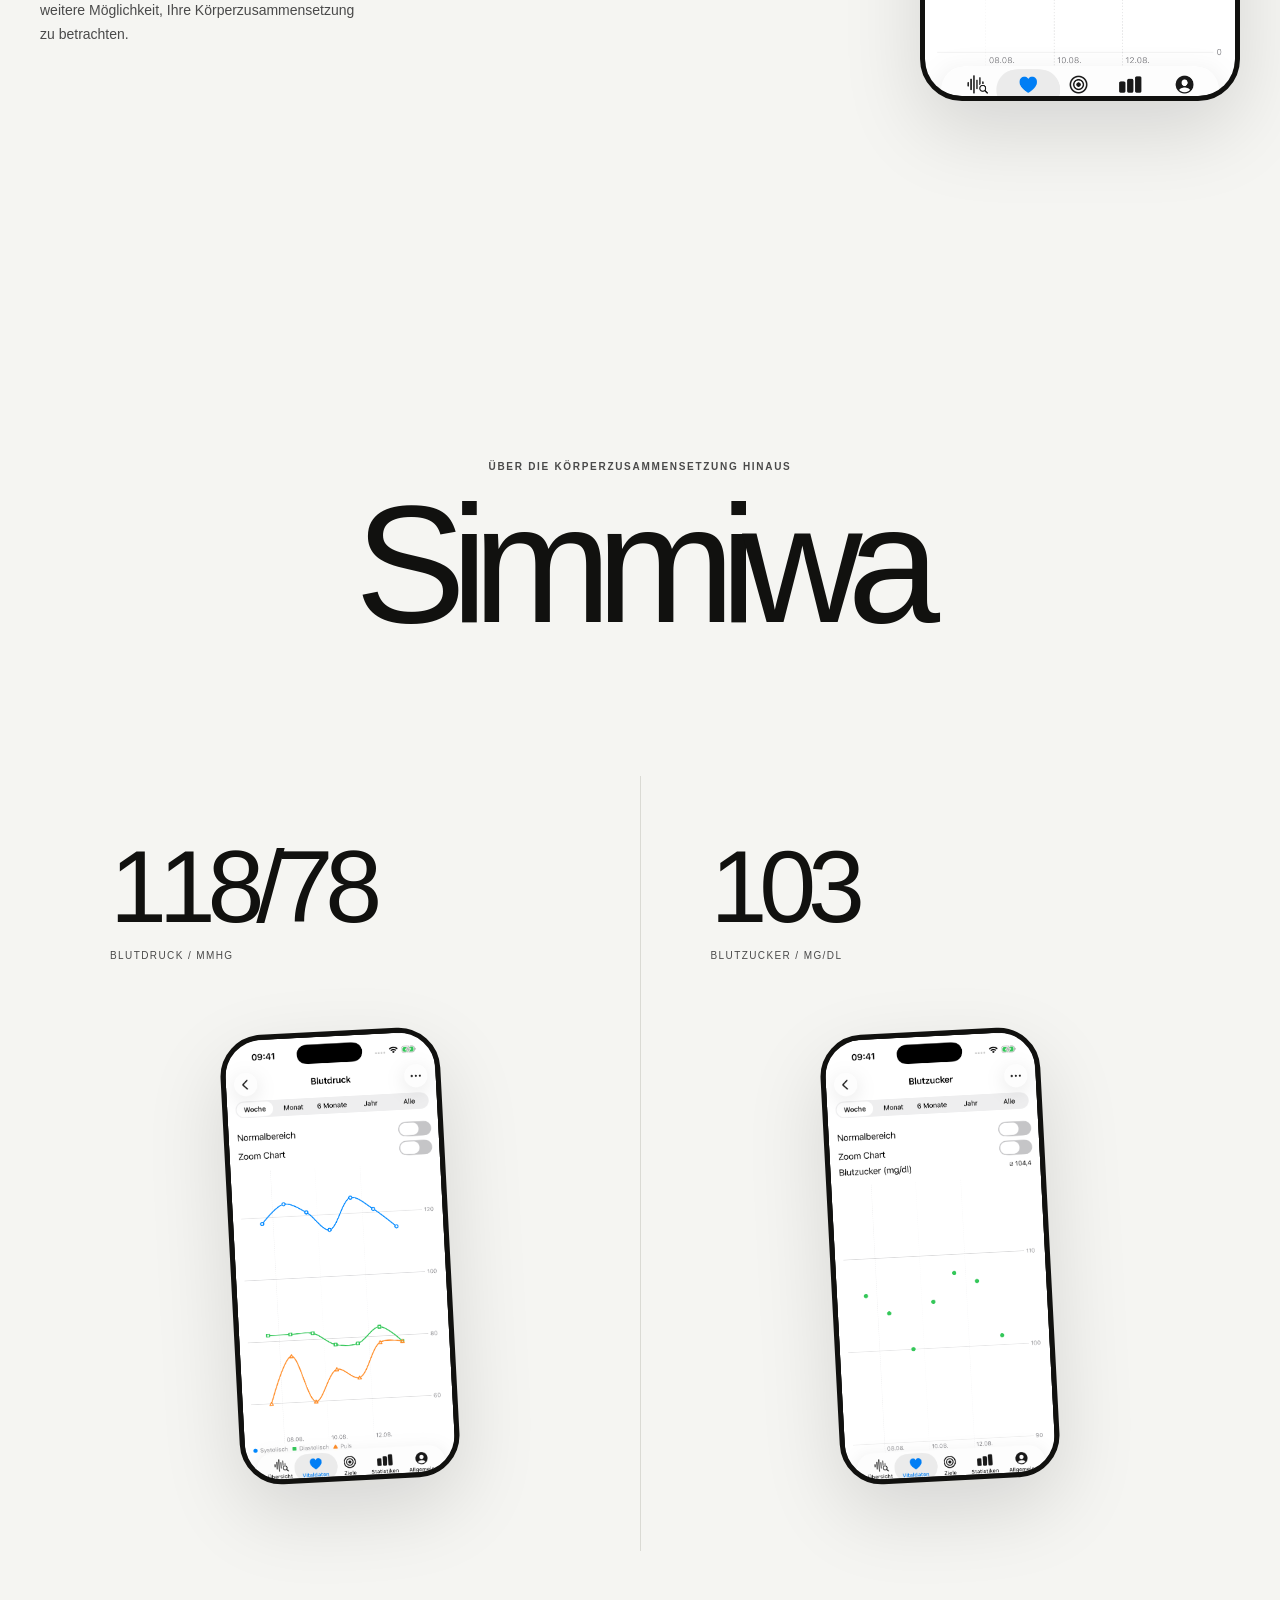
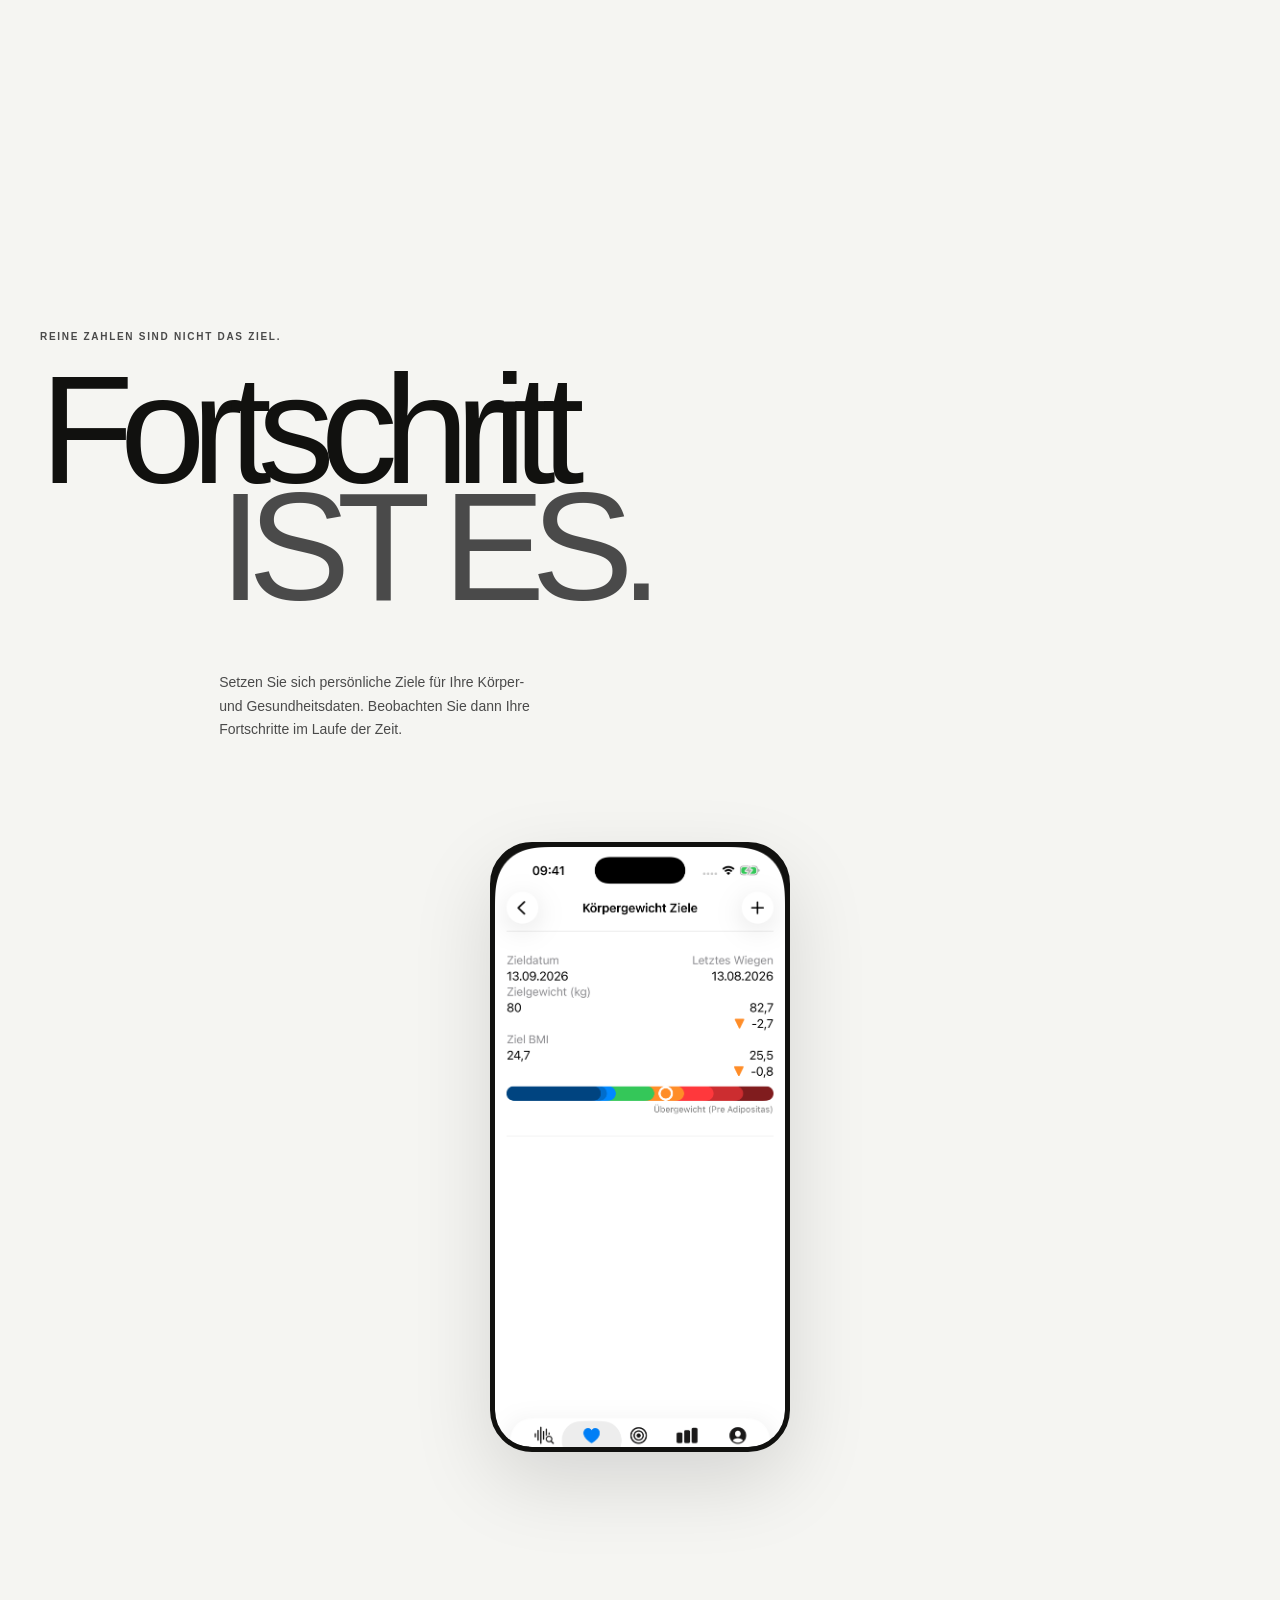
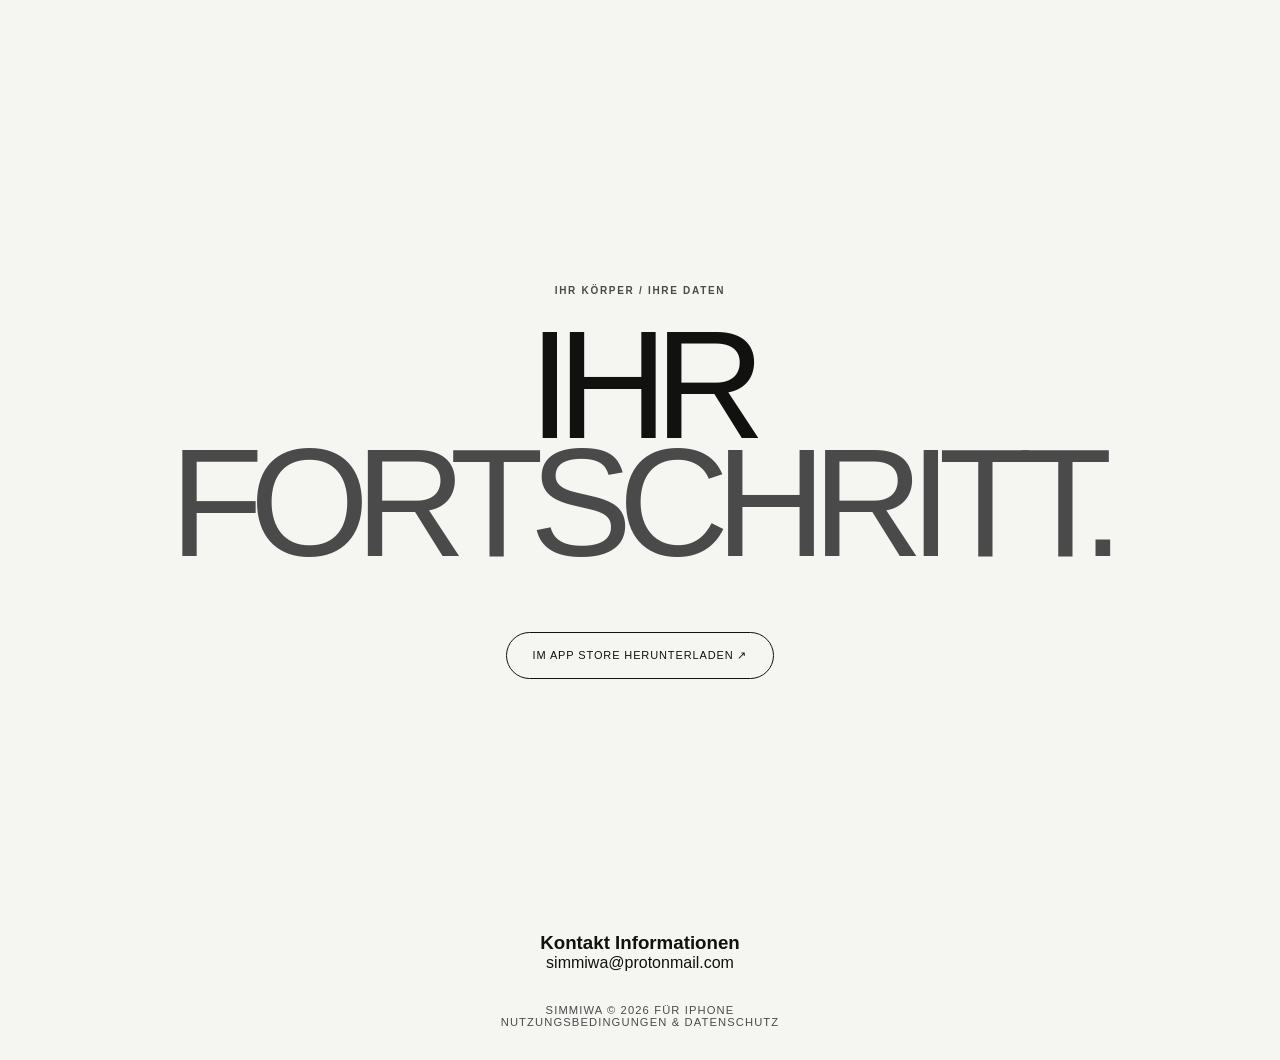
==== commit b6d35eec: "new design" ====
--- a/de.html
+++ b/de.html
@@ -1,197 +1,394 @@
 <!DOCTYPE html>
-<html lang="en">
+<html lang="de">
 
 <head>
+    <title>Simmiwa - Körperwerte auf einen Blick</title>
     <meta charset="UTF-8">
     <meta name="viewport" content="width=device-width, initial-scale=1.0">
-    <title>Simmiwa - Körperwerte auf einen Blick</title>
+    <meta name="description"
+        content="Dokumentieren Sie Ihre persönlichen Körperdaten in Simmiwa. Einfache Erfassung. Übersichtliche Darstellung. Körperwerte auf einen Blick. Ihre Gesundheit. Ihre Daten. Ihr Fortschritt." />
+    <meta property="og:title" content="Simmiwa - Körperwerte auf einen Blick" />
+    <meta property="og:description"
+        content="Dokumentieren Sie Ihre persönlichen Körperdaten in Simmiwa. Einfache Erfassung. Übersichtliche Darstellung. Körperwerte auf einen Blick. Ihre Gesundheit. Ihre Daten. Ihr Fortschritt." />
+    <meta property="og:type" content="website" />
+    <meta property="og:site_name" content="Simmiwa - Ihr persönliches Gesundheitstagebuch">
+    <meta property="og:url" content="https://christiansapps.github.io/simmiwa/de.html">
     <link rel="stylesheet" href="./css/main.css" />
 </head>
 
 <body>
-
-    <!-- Header Navigation -->
-    <header>
-        <div class="nav-container">
-            <a class="logo" href="./de.html">Simmiwa</a>
-
-            <!-- Hidden checkbox to control mobile dropdown toggle via CSS -->
-            <input type="checkbox" id="menu-toggle" class="menu-toggle">
-            <label for="menu-toggle" class="menu-icon">&#9776;</label>
-
-            <ul class="nav-menu">
-                <li><a href="#home">Start</a></li>
-                <li><a href="#features">Funktionen</a></li>
-                <li><a href="#contact">Kontakt</a></li>
-                <li><a href="./index.html">English</a></li>
-            </ul>
-        </div>
-    </header>
-
-    <!-- Hero Content Header -->
-    <section class="hero" id="home">
-        <div class="hero-content">
-            <h1>Simmiwa</h1>
-            <p>Entstanden aus einem persönlichen Bedürfnis: Gesundheitsdaten, Ziele und Fortschritte einfach zu
-                erfassen,
-                verstehen und verwalten – alles an einem Ort.</p>
-            <p>Ihre persönlichen Körperdaten. Einfach zu erfassen. Übersichtlich dargestellt. Privat auf Ihrem iPhone.
-            </p>
-        </div>
-    </section>
-
-    <!-- Main Dynamic Content Sections -->
-    <main class="container">
-
-        <!-- Features Grid -->
-        <section id="features">
-            <h2 class="section-title">Körperwerte einfach im Blick</h2>
-            <h3 class="section-title margin-bottom-large">Ihre Gesundheit. Ihre Daten. Ihr Fortschritt.</h3>
-            <div class="grid">
-                <div class="card">
-                    <h3>Körperwerte</h3>
-                    <p>Gewicht, Körperfettanteil und Muskelmasse. Behalten Sie Ihre Messwerte im Blick. Alles auf einen
-                        Blick.</p>
-                </div>
-                <div class="card">
-                    <h3>Vitalfunktionen</h3>
-                    <p>Erstellen Sie eine persönliche Historie, die es Ihnen erleichtert, Veränderungen und Trends zu
-                        verfolgen.</p>
-                </div>
-                <div class="card">
-                    <h3>Body Roundness Index (BRI)</h3>
-                    <p>Noch nie von BRI gehört? Das können Sie hier ändern. Achten Sie nicht nur auf Ihren BMI, der BRI
-                        ist entscheidend.</p>
-                </div>
+    <div class="page">
+        <!-- =======================================================
+       HEADER
+  ======================================================== -->
+        <header>
+            <div class="nav-container">
+                <a class="logo" href="./de.html">
+                    <img src="./images/logo.png" width="68" height="68" style="object-fit: contain;" />
+                </a>
+
+
+                <input type="checkbox" id="menu-toggle" class="menu-toggle">
+                <label for="menu-toggle" class="menu-icon">&#9776;</label>
+
+                <ul class="nav-menu">
+                    <li><a href="#home">Start</a></li>
+                    <li><a href="#features">Funktionen</a></li>
+                    <li><a href="#contact">Kontakt</a></li>
+                    <li><a href="./index.html">English</a></li>
+                </ul>
             </div>
-        </section>
-
-        <section style="padding-top: 2rem;">
-            <div class="card">
-                <h3>Ihr Profil</h3>
-                <p>Passen Sie Ihr Profil an Ihre Bedürfnisse an:</p>
-                <div style="padding-left: 2rem; padding-bottom: 1rem;">
-                    <ul>
-                        <li>Geben Sie Ihre Körpergröße in Fuß oder Zentimetern ein</li>
-                        <li>Ihr Gewicht kann in Kilogramm, Pfund oder Stein angegeben werden</li>
-                        <li>Notieren Sie Ihre Körperfettwerte als <u>Prozentwert</u> oder in der <u>selben Einheit</u>
-                            wie Ihr Gewicht
-                        </li>
-                        <li>Das Gleiche gilt für die Muskelmasse</li>
-                        <li>Bitte achten Sie auf Ihren Blutzuckerspiegel, egal ob in mg/dl oder mmol/l</li>
-                    </ul>
-                </div>
-                <p>
-                    Welcher Blutdruckrichtlinie folgen Sie? Im Zweifel halten Sie Rücksprache mit Ihrem Arzt.<br>Ist
-                    es
-                    die der <b>American Heart Association (AHA)</b>, <b>European Society of Hypertension (ESH)</b> oder
-                    der
-                    <b>European
-                        Society of
-                        Cardiology (ESC)</b>?
-                </p>
-                <p>
-                    Keine Sorge, wir zeigen Ihnen die Unterschiede.
-                </p>
+        </header>
+        <main>
+            <section class="titleline" id="home">
+                <h1>
+                    Simmiwa
+                </h1>
+            </section>
+            <!-- =====================================================
+         HERO
+    ====================================================== -->
+            <section class="hero" id="features">
+                <div class="container hero-grid">
+                    <div>
+                        <div class="eyebrow">
+                            KÖRPER / GESUNDHEIT / FORTSCHRITT
+                        </div>
+                        <h1 class="hero-title">
+                            IHRE
+                            <span>
+                                DATEN.
+                            </span>
+                        </h1>
+                        <p class="hero-description">
+                            Eine einfache Möglichkeit, Ihren Körper zu verstehen,
+                            auf Ihre Gesundheit zu achten und in Bewegung zu bleiben
+                            damit Sie Ihre Ziele erreichen.
+                        </p>
+                    </div>
+                    <div class="hero-number">
+                        <div class="hero-value">
+                            81
+                        </div>
+                        <div class="hero-unit">
+                            KG
+                        </div>
+                        <div class="hero-change">
+                            ↓ 3 KG SEIT JANUAR
+                        </div>
+                    </div>
+                </div>
+            </section>
+            <!-- =====================================================
+         TIMELINE
+    ====================================================== -->
+            <section class="timeline-section">
+                <div class="container timeline">
+                    <div class="timeline-item reveal">
+                        <div class="timeline-content">
+                            <div class="timeline-date">
+                                JANUAR 2026
+                            </div>
+                            <div class="timeline-value">
+                                84,4
+                            </div>
+                            <div class="timeline-label">
+                                GEWICHT / KG
+                            </div>
+                        </div>
+                        <div class="phone timeline-phone">
+                            <div class="phone-screen">
+                                <img src="./images/de 01 body weight chart.png" alt="Simmiwa App Bodyweight">
+                            </div>
+                        </div>
+                        <div class="timeline-dot"></div>
+                    </div>
+                    <div class="timeline-item reveal">
+                        <div class="timeline-content">
+                            <div class="timeline-date">
+                                FEBRUAR 2026
+                            </div>
+                            <div class="timeline-value">
+                                83,1
+                            </div>
+                            <div class="timeline-label">
+                                GEWICHT / KG
+                            </div>
+                        </div>
+                        <div class="phone timeline-phone">
+                            <div class="phone-screen">
+                                <img src="./images/de 26 bmi chart.png" alt="Simmiwa App BMI">
+                            </div>
+                        </div>
+                        <div class="timeline-dot"></div>
+                    </div>
+                    <div class="timeline-item reveal">
+                        <div class="timeline-content">
+                            <div class="timeline-date">
+                                März 2026
+                            </div>
+                            <div class="timeline-value">
+                                81
+                            </div>
+                            <div class="timeline-label">
+                                GEWICHT / KG
+                            </div>
+                        </div>
+                        <div class="phone timeline-phone">
+                            <div class="phone-screen">
+                                <img src="./images/de 27 bmr chart.png" alt="Simmiwa App BMR">
+                            </div>
+                        </div>
+                        <div class="timeline-dot"></div>
+                    </div>
+                </div>
+            </section>
+            <!-- =====================================================
+         STATEMENT
+    ====================================================== -->
+            <section class="statement">
+                <div class="container statement-inner reveal">
+                    <div class="statement-line">
+                        NICHT
+                    </div>
+                    <div class="statement-line">
+                        NUR
+                    </div>
+                    <div class="statement-line">
+                        GEWICHT.
+                    </div>
+                </div>
+            </section>
+            <!-- =====================================================
+         METRICS
+    ====================================================== -->
+            <section class="metrics">
+                <div class="container">
+                    <div class="metrics-intro reveal">
+                        <div class="metrics-title">
+                            Betrachten Sie<br>
+                            das<br>
+                            große Ganze.
+                        </div>
+                        <div class="metrics-description">
+                            Ihr Körper ist mehr als nur eine Zahl.
+                            Verfolgen Sie Messwerte, die Ihnen wichtig sind und beobachten, wie sie sich im Laufe der
+                            Zeit
+                            verändern.
+                        </div>
+                    </div>
+                    <div class="metric reveal">
+                        <div class="metric-value">
+                            18,7%
+                        </div>
+                        <div class="metric-info">
+                            <div class="metric-name">
+                                KÖRPERFETT
+                            </div>
+                            <div class="metric-change">
+                                ↓ 1,4% SEIT JANUAR
+                            </div>
+                        </div>
+                    </div>
+                    <div class="metric reveal">
+                        <div class="metric-value">
+                            25,1
+                        </div>
+                        <div class="metric-info">
+                            <div class="metric-name">
+                                MUSKELMASSE / KG
+                            </div>
+                            <div class="metric-change">
+                                ↑ 1,1 KG SEIT JANUAR
+                            </div>
+                        </div>
+                    </div>
+                    <div class="metric reveal">
+                        <div class="metric-value">
+                            22,1
+                        </div>
+                        <div class="metric-info">
+                            <div class="metric-name">
+                                BMI
+                            </div>
+                            <div class="metric-change">
+                                INNERHALB IHRES ZIELS
+                            </div>
+                        </div>
+                    </div>
+                </div>
+            </section>
+            <!-- =====================================================
+         BRI
+    ====================================================== -->
+            <section class="bri">
+                <div class="container bri-grid">
+                    <div class="reveal">
+                        <div class="eyebrow">
+                            EINE ANDERE PERSPEKTIVE
+                        </div>
+                        <h2 class="bri-title">
+                            KENNEN SIE<br>
+                            IHREN<br>
+                            BODY<br>
+                            ROUNDNESS INDEX?
+                        </h2>
+                        <p class="bri-description">
+                            Der Body Roundness Index bietet Ihnen
+                            eine weitere Möglichkeit, Ihre Körperzusammensetzung zu betrachten.
+                        </p>
+                    </div>
+                    <div class="phone bri-phone reveal">
+                        <div class="phone-screen">
+                            <img src="./images/de 05 bri chart.png" alt="Simmiwa App BRI">
+                        </div>
+                    </div>
+                </div>
+            </section>
+            <!-- =====================================================
+         HEALTH
+    ====================================================== -->
+            <section class="health">
+                <div class="container">
+                    <div class="health-heading reveal">
+                        <div class="eyebrow">
+                            ÜBER DIE KÖRPERZUSAMMENSETZUNG HINAUS
+                        </div>
+                        <h2 class="health-title">
+                            Simmiwa
+                        </h2>
+                    </div>
+                    <div class="health-grid">
+                        <div class="health-item reveal">
+                            <div>
+                                <div class="health-value">
+                                    118/78
+                                </div>
+                                <div class="health-label">
+                                    BLUTDRUCK / MMHG
+                                </div>
+                            </div>
+                            <div class="phone health-phone">
+                                <div class="phone-screen">
+                                    <img src="./images/de 10 blood pressure chart.png" alt="Simmiwa App Blood Pressure">
+                                </div>
+                            </div>
+                        </div>
+                        <div class="health-item reveal">
+                            <div>
+                                <div class="health-value">
+                                    103
+                                </div>
+                                <div class="health-label">
+                                    BLUTZUCKER / MG/DL
+                                </div>
+                            </div>
+                            <div class="phone health-phone">
+                                <div class="phone-screen">
+                                    <img src="./images/de 15 blood sugar chart.png" alt="Simmiwa App Blood Sugar">
+                                </div>
+                            </div>
+                        </div>
+                    </div>
+                </div>
+            </section>
+            <!-- =====================================================
+         GOALS
+    ====================================================== -->
+            <section class="goals">
+                <div class="container">
+                    <div class="eyebrow reveal">
+                        REINE ZAHLEN SIND NICHT DAS ZIEL.
+                    </div>
+                    <h2 class="goals-title reveal">
+                        Fortschritt
+                        <span>
+                            IST ES.
+                        </span>
+                    </h2>
+                    <p class="goals-description reveal">
+                        Setzen Sie sich persönliche Ziele für Ihre Körper- und Gesundheitsdaten. Beobachten Sie dann
+                        Ihre Fortschritte im Laufe der Zeit.
+                    </p>
+                    <div class="phone goals-phone reveal">
+                        <div class="phone-screen">
+                            <img src="./images/de 20 body weight targets.png" alt="Simmiwa App Targets">
+                        </div>
+                    </div>
+                </div>
+            </section>
+            <!-- =====================================================
+         FINAL
+    ====================================================== -->
+            <section class="final" id="download">
+                <div class="reveal">
+                    <div class="eyebrow">
+                        IHR KÖRPER / IHRE DATEN
+                    </div>
+                    <h2 class="final-title">
+                        IHR<br>
+                        <span>
+                            FORTSCHRITT.
+                        </span>
+                    </h2>
+                    <a href="#" class="app-store">
+                        Im App Store herunterladen ↗
+                    </a>
+                </div>
+            </section>
+
+            <section id="contact" class="container" style="text-align: center;">
+                <h3>Kontakt Informationen</h3>
+                <p>simmiwa@protonmail.com</p>
+            </section>
+        </main>
+        <!-- =======================================================
+       FOOTER
+  ======================================================== -->
+        <footer class="container">
+            <div>
+                <span>
+                    Simmiwa
+                </span>
+                <span>
+                    &copy; 2026
+                </span>
+                <span>
+                    FÜR IPHONE
+                </span>
             </div>
-        </section>
-
-        <section style="padding-top: 2em;">
-            <div class="card">
-                <h3>Körperwerte</h3>
-                <p>Dokumentieren Sie Ihr Gewicht, Ihren Körperfettanteil, Ihre Muskelmasse, Ihren BMI (Body-Mass-Index)
-                    und Ihren BRI (Body Roundness Index). Beobachten Sie, wie sich Ihre Werte im Laufe der Zeit
-                    verändern.</p>
+            <div>
+                <a href=" ./terms_de.html">Nutzungsbedingungen</a> &amp; <a href="./privacy_de.html">Datenschutz</a>
             </div>
-        </section>
-
-        <section class="section-app-image">
-            <div class="grid-center-items">
-                <!-- <a href="./images/de 30 overview.png" target="_blank" rel="noopener noreferrer"> -->
-                <img src="./images/de 30 overview.png" width="70%" alt="Click to enlarge" />
-                <!-- </a> -->
-                <img src="./images/de 01 body weight chart.png" width="70%" />
-                <img src="./images/de 05 bri chart.png" width="70%" />
-            </div>
-        </section>
-
-        <section style="padding-top: 2em;">
-            <div class="card">
-                <h3>Setzen Sie sich Ziele</h3>
-                <p>Definiere Sie Ihre eigenen Ziele für jeden Bereich und verfolgen Ihre Fortschritte beim Erreichen
-                    dieser
-                    Ziele. Ob Sie
-                    ein bestimmtes Gewicht erreichen, Ihre Körperzusammensetzung verbessern oder Ihre Maße in einem
-                    gewünschten Bereich halten möchten – Ihre Ziele helfen Ihnen, fokussiert zu bleiben.</p>
-            </div>
-        </section>
-
-        <section class="section-app-image">
-            <div class="grid-center-items">
-                <img src="./images/de 20 body weight targets.png" width="50%" />
-            </div>
-        </section>
-
-        <section style="padding-top: 2em;">
-            <div class="card">
-                <h3>Blutdaten</h3>
-                <p>Im Bereich „Blut“ können Sie wichtige Messwerte wie Blutzucker und Blutdruck erfassen,
-                    wodurch Sie einen praktischen und einfachen Überblick über Ihre persönlichen Gesundheitsdaten
-                    erhalten.</p>
-            </div>
-        </section>
-
-        <section class="section-app-image">
-            <div class="grid-center-items">
-                <img src="./images/de 10 blood pressure chart.png" width="70%" />
-                <img src="./images/de 15 blood sugar chart.png" width="70%" />
-            </div>
-        </section>
-
-        <section style="padding-top: 2rem;">
-            <h2 class="section-title margin-bottom-large">Abonnement im App Store</h2>
-            <div class="grid">
-                <div class="card subscription">
-                    <h3>Wöchentlich</h3>
-                    <p>$1.99</p>
-                    <p><b>3 Tage voller kostenloser Zugriff</b></p>
-                    <p>Anschließend voller Zugriff mit einem Wochenabonnement</p>
-                </div>
-                <div class="card subscription">
-                    <h3>Jährlich</h3>
-                    <p>$49.99</p>
-                    <p><b>7 Tage voller kostenloser Zugriff</b></p>
-                    <p>Anschließend voller Zugriff mit einem Jahresabonnement</p>
-                </div>
-            </div>
-        </section>
-
-        <section style="padding-top: 2rem;">
-            <div class="grid">
-                <div class="card">
-                    <h3>Nach Ablauf des Abonnements</h3>
-                    <p>Nachdem einem Abonnement abgelaufen ist erhalten Sie weiterhin vollen Zugriff auf Ihre bereits
-                        erfassten Daten. Es koennen allerdings keine neuen Daten erstellt werden.</p>
-                </div>
-            </div>
-        </section>
-
-        <section id="contact" style="padding-top: 2rem;">
-            <div class="grid">
-                <div class="card">
-                    <h3>Kontakt Informationen</h3>
-                    <p>simmiwa@protonmail.com</p>
-                </div>
-            </div>
-        </section>
-    </main>
-
-    <!-- Global Footer -->
-    <footer>
-        <p>&copy; 2026 Simmiwa - Körperwerte auf einen Blick</p>
-        <p><a href=" ./terms_de.html">Nutzungsbedingungen</a> &amp; <a href="./privacy_de.html">Datenschutz</a></p>
-    </footer>
-
+        </footer>
+    </div>
+    <!-- =========================================================
+     SIMPLE SCROLL REVEAL
+========================================================= -->
+    <script>
+        const revealElements = document.querySelectorAll(".reveal");
+        const observer =
+            new IntersectionObserver(
+                entries => {
+                    entries.forEach(entry => {
+                        if (entry.isIntersecting) {
+                            entry.target.classList.add(
+                                "visible"
+                            );
+                            observer.unobserve(
+                                entry.target
+                            );
+                        }
+                    });
+                },
+                {
+                    threshold: 0.12
+                }
+            );
+        revealElements.forEach(
+            element => observer.observe(element)
+        );
+    </script>
 </body>
 
 </html>
--- a/css/main.css
+++ b/css/main.css
@@ -1,28 +1,1160 @@
+/* =========================================================
+RESET
+========================================================= */
 * {
     box-sizing: border-box;
     margin: 0;
     padding: 0;
 }
 
+html {
+    scroll-behavior: smooth;
+}
+
 body {
-    font-family: -apple-system, BlinkMacSystemFont, "Segoe UI", Roboto, Helvetica, Arial, sans-serif;
-    line-height: 1.6;
-    color: #333;
-    background-color: #eeeeee;
+    margin: 0;
+    background: #f5f5f2;
+    color: #11110f;
+    font-family:
+        -apple-system,
+        BlinkMacSystemFont,
+        "SF Pro Display",
+        "SF Pro Text",
+        "Helvetica Neue",
+        Arial,
+        sans-serif;
+    -webkit-font-smoothing: antialiased;
+    text-rendering: optimizeLegibility;
+}
+
+body,
+a,
+button {
+    -webkit-tap-highlight-color: transparent;
+}
+
+img {
+    display: block;
+    max-width: 100%;
 }
 
 a {
+    color: inherit;
     text-decoration: none;
-    color: inherit;
-}
-
-/* Header & Navigation (No-JS Hamburger Menu) */
+}
+
+/* =========================================================
+VARIABLES
+========================================================= */
+:root {
+    --bg: #f5f5f2;
+    --text: #11110f;
+    --muted: #4A4A4A;
+    /*#8b8b84;*/
+    --line: #dadad4;
+    --green: #b8d8c0;
+    --green-dark: #435648;
+    /*#66816d;*/
+    --white: #ffffff;
+    --max-width: 1380px;
+    --side-padding: 40px;
+    --radius-phone: 42px;
+}
+
+/* =========================================================
+PAGE
+========================================================= */
+.page {
+    position: relative;
+    overflow: hidden;
+}
+
+.container {
+    width:
+        min(calc(100% - (var(--side-padding) * 2)),
+            var(--max-width));
+    margin: 0 auto;
+}
+
+/* =========================================================
+TYPOGRAPHY
+========================================================= */
+.eyebrow {
+    font-size: 10px;
+    font-weight: 600;
+    letter-spacing: .17em;
+    text-transform: uppercase;
+    color: var(--muted);
+}
+
+/* =========================================================
+SCREENSHOT PLACEHOLDER
+Replace .screen-placeholder with an actual image later.
+========================================================= */
+.screen-placeholder {
+    position: relative;
+    display: flex;
+    align-items: center;
+    justify-content: center;
+    width: 100%;
+    height: 100%;
+    background:
+        linear-gradient(135deg,
+            #ededE8 25%,
+            #e7e7e2 25%,
+            #e7e7e2 50%,
+            #ededE8 50%,
+            #ededE8 75%,
+            #e7e7e2 75%);
+    background-size: 14px 14px;
+    color: #a3a39d;
+    font-size: 9px;
+    font-weight: 600;
+    letter-spacing: .12em;
+    text-transform: uppercase;
+}
+
+.screen-placeholder span {
+    position: relative;
+    z-index: 2;
+    padding: 8px 12px;
+    background:
+        rgba(245, 245, 242, .8);
+    backdrop-filter: blur(8px);
+    border-radius: 4px;
+    white-space: nowrap;
+}
+
+/* =========================================================
+PHONE
+========================================================= */
+.phone {
+    position: relative;
+    background: #11110f;
+    border:
+        5px solid #11110f;
+    border-radius:
+        var(--radius-phone);
+    overflow: hidden;
+    box-shadow:
+        0 30px 80px rgba(0, 0, 0, .13);
+}
+
+/* .phone::before {
+    content: "";
+    position: absolute;
+    z-index: 10;
+    top: 10px;
+    left: 50%;
+    width: 82px;
+    height: 22px;
+    background: #11110f;
+    border-radius: 20px;
+    transform: translateX(-50%);
+} */
+
+.phone-screen {
+    width: 100%;
+    height: 100%;
+    overflow: hidden;
+    border-radius:
+        calc(var(--radius-phone) - 7px);
+}
+
+/* =========================================================
+HEADER
+========================================================= */
 header {
-    background-color: #ECC170;
-    color: #000000;
+    /* position: absolute; */
+    z-index: 20;
+    top: 0;
+    left: 0;
+    width: 100%;
     position: sticky;
+    /* padding: 28px 0; */
+}
+
+.header-inner {
+    display: flex;
+    align-items: center;
+    justify-content: space-between;
+}
+
+.logo {
+    font-size: 13px;
+    font-weight: 700;
+    letter-spacing: -.025em;
+}
+
+.header-link {
+    font-size: 11px;
+    color: var(--muted);
+    transition:
+        color .2s ease;
+}
+
+.header-link:hover {
+    color: var(--text);
+}
+
+.titleline {
+    /* min-height: 100svh;
+    display: flex;
+    align-items: center;
+    position: relative;
+    padding:
+        140px 0 100px; */
+
+    text-align: center;
+    padding-top: 2rem;
+
+    font-size:
+        clamp(60px,
+            8vw,
+            160px);
+    line-height: .79;
+    letter-spacing: -.08em;
+    font-weight: 500;
+}
+
+/* =========================================================
+HERO
+========================================================= */
+.hero {
+    min-height: 100svh;
+    display: flex;
+    align-items: center;
+    position: relative;
+    padding:
+        140px 0 100px;
+}
+
+.hero-grid {
+    display: grid;
+    grid-template-columns:
+        1fr 1fr;
+    align-items: center;
+    gap: 80px;
+    /* width: 100%; */
+}
+
+.hero-title {
+    margin-top: 30px;
+    font-size:
+        clamp(80px,
+            11vw,
+            160px);
+    line-height: .79;
+    letter-spacing: -.08em;
+    font-weight: 500;
+}
+
+.hero-title span {
+    display: block;
+    color: var(--muted);
+}
+
+.hero-description {
+    max-width: 330px;
+    margin-top: 48px;
+    color: #51514D;
+    /*#62625c;*/
+    font-size: 15px;
+    line-height: 1.65;
+}
+
+/* Hero number */
+.hero-number {
+    text-align: right;
+}
+
+.hero-value {
+    font-size:
+        clamp(80px,
+            11vw,
+            220px);
+    line-height: .72;
+    letter-spacing: -.085em;
+    font-weight: 500;
+}
+
+.hero-unit {
+    margin-top: 30px;
+    font-size: 16px;
+    color: var(--muted);
+}
+
+.hero-change {
+    margin-top: 12px;
+    font-size: 12px;
+    color: var(--green-dark);
+}
+
+/* =========================================================
+TIMELINE
+========================================================= */
+.timeline-section {
+    padding:
+        80px 0 100px;
+}
+
+.timeline {
+    position: relative;
+}
+
+.timeline::before {
+    content: "";
+    position: absolute;
+    left: 50%;
     top: 0;
-    z-index: 1000;
+    bottom: 0;
+    width: 1px;
+    background: var(--line);
+}
+
+.timeline-item {
+    position: relative;
+    min-height: 620px;
+    display: grid;
+    grid-template-columns:
+        1fr 1fr;
+    align-items: center;
+}
+
+.timeline-dot {
+    position: absolute;
+    left: 50%;
+    top: 50%;
+    width: 9px;
+    height: 9px;
+    border-radius: 50%;
+    background: var(--text);
+    transform:
+        translate(-50%, -50%);
+    z-index: 3;
+}
+
+.timeline-content {
+    position: relative;
+    z-index: 2;
+}
+
+.timeline-item:nth-child(odd) .timeline-content {
+    padding-right: 110px;
+    text-align: right;
+}
+
+.timeline-item:nth-child(even) .timeline-content {
+    grid-column: 2;
+    padding-left: 110px;
+}
+
+.timeline-date {
+    margin-bottom: 22px;
+    font-size: 10px;
+    letter-spacing: .15em;
+    text-transform: uppercase;
+    color: var(--muted);
+}
+
+.timeline-value {
+    font-size:
+        clamp(70px,
+            9vw,
+            130px);
+    line-height: .78;
+    letter-spacing: -.08em;
+    font-weight: 500;
+}
+
+.timeline-label {
+    margin-top: 24px;
+    font-size: 11px;
+    letter-spacing: .13em;
+    text-transform: uppercase;
+    color: var(--muted);
+}
+
+/* Timeline phones */
+.timeline-phone {
+    position: absolute;
+    width: 210px;
+    height: 430px;
+    top: 50%;
+    z-index: 1;
+}
+
+.timeline-item:nth-child(odd) .timeline-phone {
+    right: 2%;
+    transform:
+        translateY(-50%) rotate(4deg);
+}
+
+.timeline-item:nth-child(even) .timeline-phone {
+    left: 2%;
+    transform:
+        translateY(-50%) rotate(-4deg);
+}
+
+/* =========================================================
+STATEMENT
+========================================================= */
+.statement {
+    min-height: 100svh;
+    display: flex;
+    align-items: center;
+    padding:
+        150px 0;
+}
+
+.statement-inner {
+    width: 100%;
+}
+
+.statement-line {
+    font-size:
+        clamp(70px,
+            8vw,
+            180px);
+    line-height: .78;
+    letter-spacing: -.085em;
+    font-weight: 500;
+}
+
+.statement-line:nth-child(2) {
+    margin-left: 13vw;
+    color: var(--muted);
+}
+
+.statement-line:nth-child(3) {
+    margin-left: 27vw;
+}
+
+/* =========================================================
+BODY METRICS
+========================================================= */
+.metrics {
+    padding:
+        180px 0;
+}
+
+.metrics-intro {
+    display: grid;
+    grid-template-columns:
+        1fr 1fr;
+    gap: 80px;
+    margin-bottom: 130px;
+}
+
+.metrics-title {
+    font-size:
+        clamp(45px,
+            6vw,
+            82px);
+    line-height: .9;
+    letter-spacing: -.065em;
+    font-weight: 500;
+}
+
+.metrics-description {
+    max-width: 340px;
+    padding-top: 8px;
+    color: var(--muted);
+    font-size: 14px;
+    line-height: 1.75;
+}
+
+/* Metric rows */
+.metric {
+    position: relative;
+    display: grid;
+    grid-template-columns:
+        1fr 1fr;
+    align-items: center;
+    min-height: 300px;
+    border-top:
+        1px solid var(--line);
+}
+
+.metric:last-child {
+    border-bottom:
+        1px solid var(--line);
+}
+
+.metric-value {
+    font-size:
+        clamp(70px,
+            10vw,
+            145px);
+    line-height: .8;
+    letter-spacing: -.085em;
+    font-weight: 500;
+}
+
+.metric-info {
+    padding-left: 80px;
+}
+
+.metric-name {
+    font-size: 10px;
+    letter-spacing: .15em;
+    text-transform: uppercase;
+    color: var(--muted);
+}
+
+.metric-change {
+    margin-top: 18px;
+    font-size: 13px;
+    color: var(--green-dark);
+}
+
+/* =========================================================
+BRI
+========================================================= */
+.bri {
+    min-height: 100svh;
+    display: flex;
+    align-items: center;
+    padding:
+        160px 0;
+}
+
+.bri-grid {
+    display: grid;
+    grid-template-columns:
+        .8fr 1.2fr;
+    gap: 100px;
+    align-items: center;
+}
+
+.bri-title {
+    margin-top: 30px;
+    font-size:
+        clamp(50px,
+            7vw,
+            100px);
+    line-height: .86;
+    letter-spacing: -.075em;
+    font-weight: 500;
+}
+
+.bri-description {
+    max-width: 320px;
+    margin-top: 45px;
+    color: var(--muted);
+    font-size: 14px;
+    line-height: 1.7;
+}
+
+.bri-phone {
+    width: 320px;
+    height: 650px;
+    margin-left: auto;
+    /* transform: rotate(-14deg); */
+}
+
+/* =========================================================
+HEALTH
+========================================================= */
+.health {
+    padding:
+        200px 0;
+}
+
+.health-heading {
+    text-align: center;
+}
+
+.health-title {
+    margin-top: 30px;
+    font-size:
+        clamp(80px,
+            13vw,
+            190px);
+    line-height: .75;
+    letter-spacing: -.09em;
+    font-weight: 500;
+}
+
+.health-grid {
+    margin-top: 150px;
+    display: grid;
+    grid-template-columns:
+        1fr 1fr;
+    gap: 1px;
+    background: var(--line);
+}
+
+.health-item {
+    min-height: 700px;
+    padding: 70px;
+    background: var(--bg);
+    display: flex;
+    flex-direction: column;
+    justify-content: space-between;
+}
+
+.health-value {
+    font-size:
+        clamp(60px,
+            8vw,
+            115px);
+    line-height: .8;
+    letter-spacing: -.08em;
+    font-weight: 500;
+}
+
+.health-label {
+    margin-top: 22px;
+    font-size: 10px;
+    letter-spacing: .14em;
+    text-transform: uppercase;
+    color: var(--muted);
+}
+
+.health-phone {
+    width: 220px;
+    height: 450px;
+    margin:
+        70px auto 0;
+    transform:
+        rotate(-3deg);
+}
+
+/* =========================================================
+GOALS
+========================================================= */
+.goals {
+    min-height: 100svh;
+    display: flex;
+    align-items: center;
+    padding:
+        180px 0;
+}
+
+.goals-title {
+    margin-top: 30px;
+    font-size:
+        clamp(70px,
+            12vw,
+            180px);
+    line-height: .76;
+    letter-spacing: -.09em;
+    font-weight: 500;
+}
+
+.goals-title span {
+    display: block;
+    color: var(--muted);
+    margin-left: 14vw;
+}
+
+.goals-description {
+    max-width: 330px;
+    margin-top: 65px;
+    margin-left: 14vw;
+    color: var(--muted);
+    font-size: 14px;
+    line-height: 1.7;
+}
+
+.goals-phone {
+    width: 300px;
+    height: 610px;
+    margin:
+        100px auto 0;
+    transform:
+        rotate(3deg);
+}
+
+/* =========================================================
+FINAL
+========================================================= */
+.final {
+    min-height: 100svh;
+    display: flex;
+    align-items: center;
+    justify-content: center;
+    text-align: center;
+    padding: 100px 0;
+}
+
+.final-title {
+    margin-top: 30px;
+    font-size:
+        clamp(70px,
+            12vw,
+            180px);
+    line-height: .77;
+    letter-spacing: -.09em;
+    font-weight: 500;
+}
+
+.final-title span {
+    color: var(--muted);
+}
+
+.app-store {
+    display: inline-flex;
+    align-items: center;
+    justify-content: center;
+    margin-top: 70px;
+    padding:
+        16px 26px;
+    border:
+        1px solid var(--text);
+    border-radius: 100px;
+    font-size: 11px;
+    letter-spacing: .08em;
+    text-transform: uppercase;
+    transition:
+        background .25s ease,
+        color .25s ease;
+}
+
+.app-store:hover {
+    background: var(--text);
+    color: var(--bg);
+}
+
+/* =========================================================
+FOOTER
+========================================================= */
+footer {
+    text-align: center;
+    padding: 2rem;
+    margin-top: 4rem;
+    font-size: 0.7rem;
+    letter-spacing: .1em;
+    text-transform: uppercase;
+    color: var(--muted);
+
+}
+
+/* =========================================================
+REVEAL ANIMATION
+========================================================= */
+.reveal {
+    opacity: 0;
+    transform:
+        translateY(35px);
+    transition:
+        opacity .8s ease,
+        transform .8s ease;
+}
+
+.reveal.visible {
+    opacity: 1;
+    transform:
+        translateY(0);
+}
+
+/* =========================================================
+MOBILE
+========================================================= */
+@media (max-width: 760px) {
+    :root {
+        --side-padding: 20px;
+        --radius-phone: 30px;
+    }
+
+    /* -----------------------------------------
+    GLOBAL
+----------------------------------------- */
+    .container {
+        width:
+            calc(100% - 40px);
+    }
+
+    /* -----------------------------------------
+    HEADER
+----------------------------------------- */
+    header {
+        padding:
+            20px 0;
+    }
+
+    .logo {
+        font-size: 12px;
+    }
+
+    .header-link {
+        font-size: 10px;
+    }
+
+    /* -----------------------------------------
+    HERO
+----------------------------------------- */
+    .hero {
+        min-height:
+            820px;
+        padding:
+            130px 0 60px;
+        display: block;
+    }
+
+    .hero-grid {
+        display: block;
+    }
+
+    .hero-title {
+        margin-top: 28px;
+        font-size:
+            24vw;
+        line-height: .78;
+    }
+
+    .hero-title span {
+        margin-left:
+            13vw;
+    }
+
+    .hero-description {
+        max-width: 270px;
+        margin-top: 35px;
+        font-size: 13px;
+        line-height: 1.6;
+    }
+
+    /* Hero number */
+    .hero-number {
+        position: absolute;
+        z-index: 5;
+        left: 0;
+        bottom: 55px;
+        text-align: left;
+    }
+
+    .hero-value {
+        font-size:
+            27vw;
+        line-height: .72;
+    }
+
+    .hero-unit {
+        margin-top: 18px;
+        font-size: 11px;
+    }
+
+    .hero-change {
+        font-size: 10px;
+    }
+
+    /* Hero phone */
+    .hero .phone {
+        position: absolute;
+        z-index: 2;
+        right: -65px;
+        top: 300px;
+        width: 190px;
+        height: 390px;
+        transform:
+            rotate(6deg);
+    }
+
+    /* -----------------------------------------
+    TIMELINE
+----------------------------------------- */
+    .timeline-section {
+        padding:
+            100px 0 130px;
+    }
+
+    .timeline::before {
+        left: 8px;
+    }
+
+    .timeline-item {
+        min-height: 500px;
+        display: block;
+        padding-left: 40px;
+    }
+
+    .timeline-item:nth-child(odd) .timeline-content,
+    .timeline-item:nth-child(even) .timeline-content {
+        padding: 0;
+        text-align: left;
+    }
+
+    .timeline-dot {
+        left: 4px;
+        top: 90px;
+        width: 8px;
+        height: 8px;
+        transform: none;
+    }
+
+    .timeline-date {
+        margin-bottom: 18px;
+        font-size: 9px;
+    }
+
+    .timeline-value {
+        font-size:
+            22vw;
+    }
+
+    .timeline-label {
+        margin-top: 18px;
+        font-size: 9px;
+    }
+
+    .timeline-phone,
+    .timeline-item:nth-child(odd) .timeline-phone,
+    .timeline-item:nth-child(even) .timeline-phone {
+        position: relative;
+        top: auto;
+        left: auto;
+        right: auto;
+        width: 165px;
+        height: 340px;
+        margin-top: 50px;
+        transform:
+            rotate(4deg);
+    }
+
+    /* -----------------------------------------
+    STATEMENT
+----------------------------------------- */
+    .statement {
+        min-height:
+            700px;
+        padding:
+            100px 0;
+    }
+
+    .statement-line {
+        font-size:
+            24vw;
+    }
+
+    .statement-line:nth-child(2) {
+        margin-left:
+            10vw;
+    }
+
+    .statement-line:nth-child(3) {
+        margin-left: 0;
+    }
+
+    /* -----------------------------------------
+    METRICS
+----------------------------------------- */
+    .metrics {
+        padding:
+            120px 0;
+    }
+
+    .metrics-intro {
+        display: block;
+        margin-bottom:
+            80px;
+    }
+
+    .metrics-title {
+        font-size:
+            15vw;
+    }
+
+    .metrics-description {
+        margin-top: 35px;
+        max-width: 280px;
+        font-size: 13px;
+    }
+
+    .metric {
+        min-height:
+            230px;
+        display: block;
+        padding:
+            55px 0;
+    }
+
+    .metric-value {
+        font-size:
+            20vw;
+    }
+
+    .metric-info {
+        padding: 30px 0 0;
+    }
+
+    .metric-name {
+        font-size: 9px;
+    }
+
+    .metric-change {
+        margin-top: 12px;
+        font-size: 11px;
+    }
+
+    /* -----------------------------------------
+    BRI
+----------------------------------------- */
+    .bri {
+        min-height:
+            800px;
+        padding:
+            120px 0;
+    }
+
+    .bri-grid {
+        display: block;
+    }
+
+    .bri-title {
+        font-size:
+            14.5vw;
+    }
+
+    .bri-description {
+        margin-top: 35px;
+        max-width: 270px;
+        font-size: 13px;
+    }
+
+    .bri-phone {
+        width: 200px;
+        height: 410px;
+        margin:
+            80px auto 0;
+        transform:
+            rotate(4deg);
+    }
+
+    /* -----------------------------------------
+    HEALTH
+----------------------------------------- */
+    .health {
+        padding:
+            130px 0;
+    }
+
+    .health-title {
+        font-size:
+            25vw;
+    }
+
+    .health-grid {
+        display: block;
+        margin-top:
+            90px;
+        background: none;
+    }
+
+    .health-item {
+        min-height:
+            600px;
+        padding:
+            50px 25px;
+        margin-bottom: 2px;
+    }
+
+    .health-value {
+        font-size:
+            19vw;
+    }
+
+    .health-label {
+        font-size: 9px;
+    }
+
+    .health-phone {
+        width: 180px;
+        height: 370px;
+        margin-top: 60px;
+    }
+
+    /* -----------------------------------------
+    GOALS
+----------------------------------------- */
+    .goals {
+        min-height:
+            850px;
+        padding:
+            130px 0;
+    }
+
+    .goals-title {
+        font-size:
+            22vw;
+    }
+
+    .goals-title span {
+        margin-left:
+            14vw;
+    }
+
+    .goals-description {
+        margin:
+            45px 0 0;
+        max-width:
+            270px;
+        font-size:
+            13px;
+    }
+
+    .goals-phone {
+        width: 195px;
+        height: 400px;
+        margin-top:
+            70px;
+    }
+
+    /* -----------------------------------------
+    FINAL
+----------------------------------------- */
+    .final {
+        min-height:
+            750px;
+        padding:
+            100px 0;
+    }
+
+    .final-title {
+        font-size:
+            23vw;
+    }
+
+    .app-store {
+        margin-top:
+            55px;
+        padding:
+            15px 22px;
+        font-size:
+            10px;
+    }
+
+    /* -----------------------------------------
+    FOOTER
+----------------------------------------- */
+    footer {
+        padding:
+            25px 0 35px;
+        flex-direction: column;
+        gap: 10px;
+    }
+}
+
+.nav-menu {
+    display: flex;
+    list-style: none;
+    gap: 1.5rem;
+}
+
+.nav-menu a:hover {
+    color: #3182ce;
+}
+
+/* Hidden checkbox mechanics for mobile menu toggle */
+.menu-toggle {
+    display: none;
+}
+
+.menu-icon {
+    display: none;
+    font-size: 1.5rem;
+    cursor: pointer;
 }
 
 .nav-container {
@@ -35,188 +1167,17 @@
     position: relative;
 }
 
-.logo {
-    font-size: 1.5rem;
-    font-weight: bold;
-    color: #000000;
-}
-
-.nav-menu {
-    display: flex;
-    list-style: none;
-    gap: 1.5rem;
-}
-
-.nav-menu a:hover {
-    color: #3182ce;
-}
-
-/* Hidden checkbox mechanics for mobile menu toggle */
-.menu-toggle {
-    display: none;
-}
-
-.menu-icon {
-    display: none;
-    font-size: 1.5rem;
-    cursor: pointer;
-}
-
-/* Hero Section */
-.hero {
-    /* background: #F1D298; */
-    /* background: linear-gradient(90deg, #FDBB2D 0%, #22C1C3 100%); */
-    background: linear-gradient(90deg, #e3ffe7 0%, #d9e7ff 100%);
-    color: #000000;
-    padding: 5rem 2rem;
+.terms-text {
     text-align: center;
-}
-
-.hero-content {
-    max-width: 800px;
-    margin: 0 auto;
-}
-
-.hero h1 {
-    font-size: 2.5rem;
-    margin-bottom: 1rem;
-}
-
-.hero p {
-    font-size: 1.2rem;
-    margin-bottom: 2rem;
-    opacity: 0.9;
-}
-
-.btn {
-    display: inline-block;
-    background-color: #ffffff;
-    color: #1e3a8a;
-    padding: 0.75rem 1.5rem;
-    border-radius: 4px;
-    font-weight: bold;
-    transition: background 0.2s;
-}
-
-.btn:hover {
-    background-color: #e2e8f0;
-}
-
-/* Main Container */
-.container {
-    max-width: 1100px;
-    margin: 0 auto;
-    padding: 4rem 2rem;
-}
-
-/* Features Grid */
-.section-title {
-    text-align: center;
-    font-size: 2rem;
-}
-
-.margin-bottom-large {
-    margin-bottom: 3rem;
-}
-
-.grid {
-    display: grid;
-    grid-template-columns: repeat(auto-fit, minmax(280px, 1fr));
-    gap: 2rem;
-}
-
-.grid-center-items {
-    display: grid;
-    grid-template-columns: repeat(auto-fit, minmax(280px, 1fr));
-    gap: 2rem;
-    place-items: center;
-    padding-top: 2em;
-    padding-bottom: 2em;
-}
-
-.section-app-images {
-    padding-bottom: 2em;
-}
-
-.card {
-    background: white;
-    padding: 2rem;
-    border-radius: 8px;
-    box-shadow: 0 4px 6px rgba(0, 0, 0, 0.05);
-    transition: transform 0.2s;
-}
-
-.card:hover {
-    transform: translateY(-5px);
-}
-
-.card h3 {
-    margin-bottom: 0.5rem;
-    color: #1a202c;
-}
-
-/* Forms (Pure HTML/CSS) */
-.form-section {
-    background: #fff;
-    max-width: 600px;
-    margin: 4rem auto 0 auto;
-    padding: 2rem;
-    border-radius: 8px;
-    box-shadow: 0 4px 6px rgba(0, 0, 0, 0.05);
-}
-
-.form-group {
-    margin-bottom: 1.25rem;
-}
-
-.form-group label {
-    display: block;
-    margin-bottom: 0.5rem;
-    font-weight: 600;
-}
-
-.form-group input,
-.form-group textarea {
-    width: 100%;
-    padding: 0.75rem;
-    border: 1px solid #cbd5e0;
-    border-radius: 4px;
-    font-family: inherit;
-}
-
-.form-group input:focus,
-.form-group textarea:focus {
-    outline: none;
-    border-color: #3182ce;
-}
-
-.submit-btn {
-    width: 100%;
-    background-color: #3182ce;
-    color: white;
-    padding: 0.75rem;
-    border: none;
-    border-radius: 4px;
-    font-weight: bold;
-    cursor: pointer;
-    font-size: 1rem;
-}
-
-.submit-btn:hover {
-    background-color: #2b6cb0;
-}
-
-/* Footer */
-footer {
-    background-color: #ECC170;
-    color: #000000;
-    text-align: center;
-    padding: 2rem;
-    margin-top: 4rem;
-    font-size: 0.9rem;
-}
-
-/* Responsive Layout Breakpoint */
+    padding-top: 4rem;
+    padding-bottom: 2rem;
+}
+
+.privacy-text {
+    padding-top: 4rem;
+    padding-bottom: 2rem;
+}
+
 @media (max-width: 768px) {
     .menu-icon {
         display: block;
@@ -231,7 +1192,7 @@
         top: 100%;
         left: 0;
         width: 100%;
-        background-color: #ECC170;
+        background-color: #b8d8c0;
         padding: 1rem 2rem;
         gap: 1rem;
         border-top: 1px solid #2d3748;
@@ -245,14 +1206,4 @@
     .hero h1 {
         font-size: 2rem;
     }
-}
-
-.subscription {
-    font-size: 1.5rem;
-}
-
-.privacy-header {
-    font-size: 1.125rem;
-    padding-top: 1rem;
-    padding-bottom: 0.5rem;
 }
